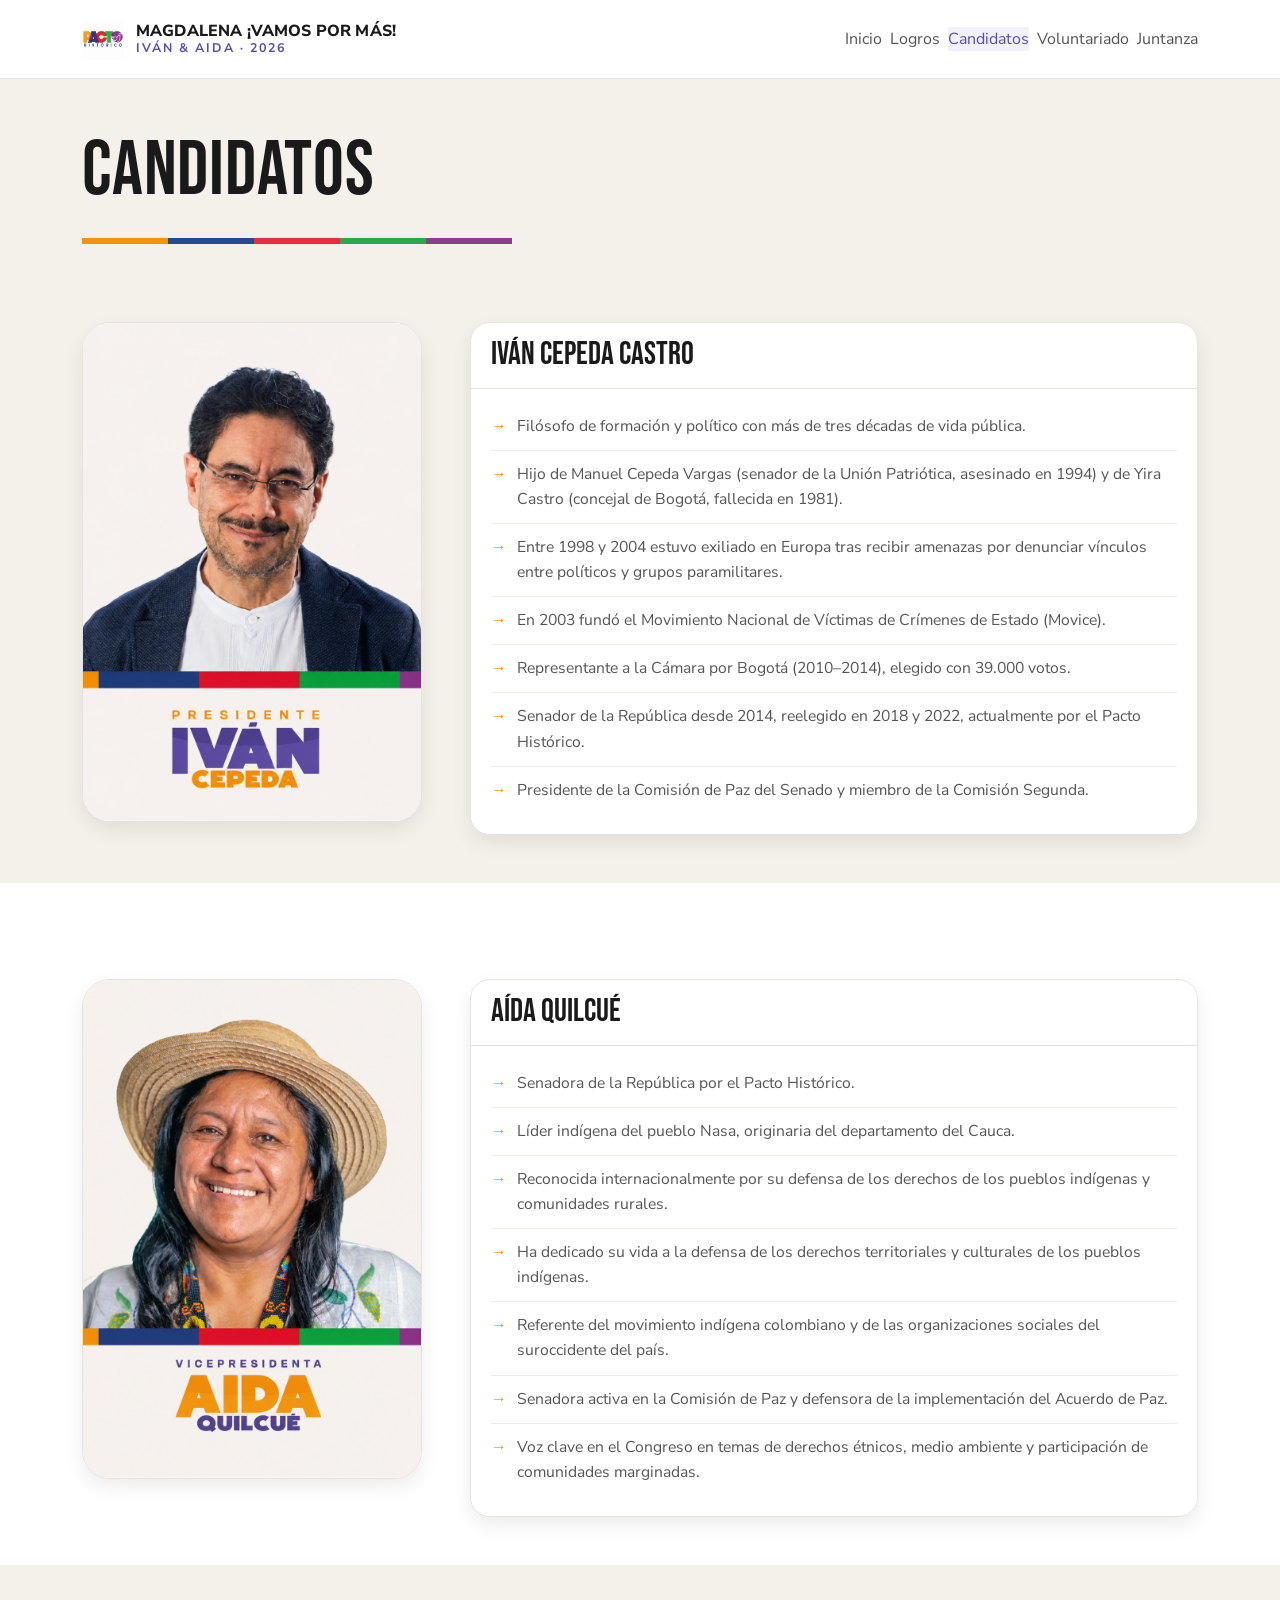
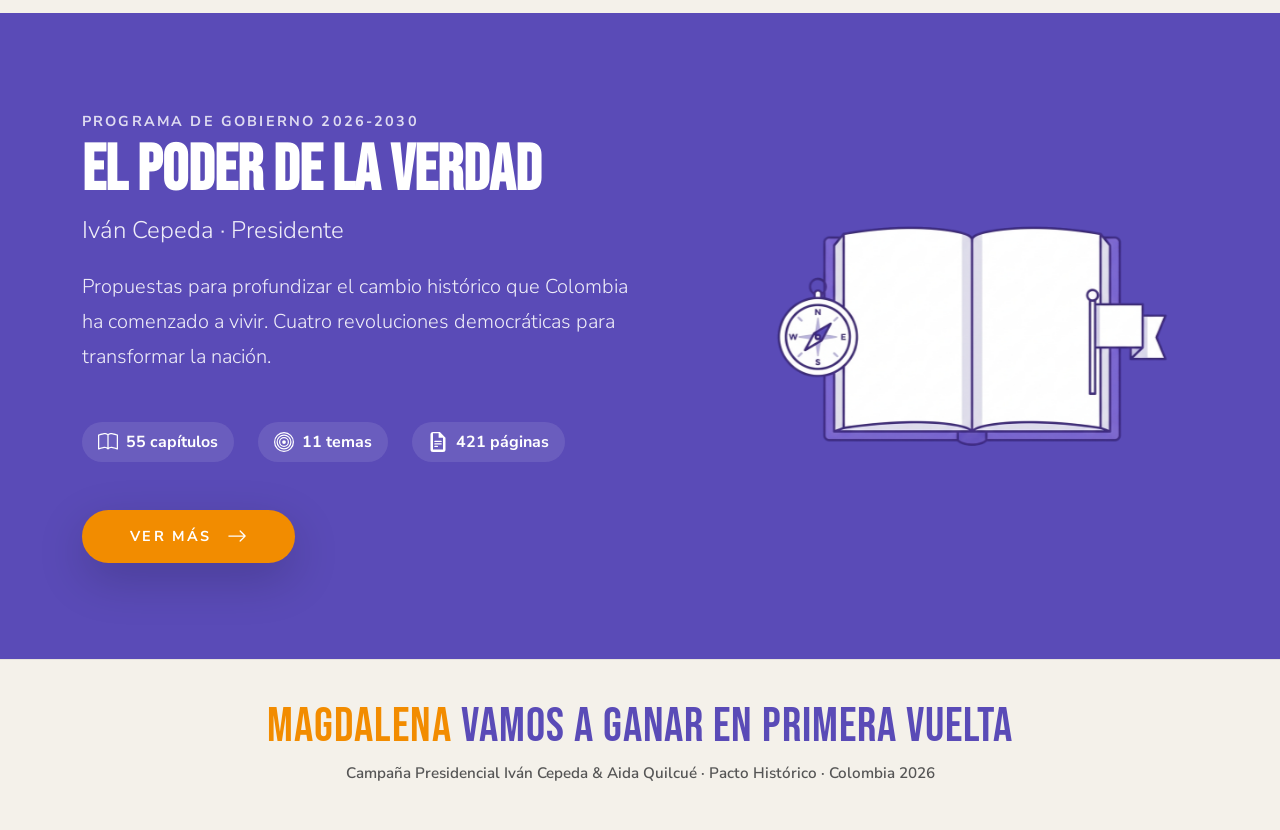
==== pages/candidatos.html @ 60300279 "v1.2 feature: Se agregaron meta tags para que al compartir el url por alguna red social como faceboo" ====
<!DOCTYPE html>
<html lang="es">

<head>
    <meta charset="UTF-8" />
    <meta name="viewport" content="width=device-width, initial-scale=1.0" />
    <title>Candidatos | Magdalena por el Cambio</title>
    <meta name="description" content="Conoce a nuestros candidatos." />
    <link rel="icon" type="image/png" href="../assets/images/favicon.png">

    <link rel="preconnect" href="https://fonts.googleapis.com">
    <link rel="preconnect" href="https://fonts.gstatic.com" crossorigin>
    <link
        href="https://fonts.googleapis.com/css2?family=Bebas+Neue&family=Nunito+Sans:wght@400;500;600;700;800&display=swap"
        rel="stylesheet">

    <!-- Bootstrap 5.3 CSS -->
    <link href="https://cdn.jsdelivr.net/npm/bootstrap@5.3.3/dist/css/bootstrap.min.css" rel="stylesheet"
        integrity="sha384-QWTKZyjpPEjISv5WaRU9OFeRpok6YctnYmDr5pNlyT2bRjXh0JMhjY6hW+ALEwIH" crossorigin="anonymous">

    <link rel="stylesheet" href="../assets/css/variables.css">
    <link rel="stylesheet" href="../assets/css/reset.css">
    <link rel="stylesheet" href="../assets/css/base.css">
    <link rel="stylesheet" href="../assets/css/layout.css">
    <link rel="stylesheet" href="../assets/css/components.css">
    <link rel="stylesheet" href="../assets/css/utilities.css">
    <link rel="stylesheet" href="../assets/css/pages/logros.css">
    <link rel="canonical" href="https://www.magdalenaconcepeda.com/pages/candidatos.html" />

    <!-- Open Graph / Facebook -->
    <meta property="og:type" content="website" />
    <meta property="og:url" content="https://www.magdalenaconcepeda.com/pages/candidatos.html" />
    <meta property="og:title" content="Candidatos | Magdalena por el Cambio" />
    <meta property="og:description" content="Conoce a Iván Cepeda y Aida Quilcué, los líderes del cambio en el Magdalena." />
    <meta property="og:image" content="https://www.magdalenaconcepeda.com/assets/images/start_photo.png" />
</head>

<body>
    <div class="top-stripe"></div>

    <header class="site-header">
        <div class="container header-inner">
            <a class="brand" href="../index.html">
                <div class="brand-badge">
                    <img src="../assets/images/logo_pacto.png" alt="Pacto Histórico" class="brand-logo">
                </div>
                <div class="brand-copy">
                    <span class="brand-title">MAGDALENA ¡VAMOS POR MÁS!</span>
                    <span class="brand-subtitle">Iván & Aida · 2026</span>
                </div>
            </a>

            <nav class="main-nav" id="mainNav">
                <a class="nav-link" href="../index.html">Inicio</a>
                <a class="nav-link" href="./logros.html">Logros</a>
                <a class="nav-link is-active" href="./candidatos.html">Candidatos</a>
                <a class="nav-link" href="./voluntariado.html">Voluntariado</a>
                <a class="nav-link" href="./juntanza.html">Juntanza</a>
            </nav>

            <button class="menu-toggle" id="menuToggle" type="button" aria-label="Abrir menú">
                <span></span>
                <span></span>
                <span></span>
            </button>
        </div>
    </header>

    <main class="candidatos-page logros-page">
        <div class="container pt-5 header-inner animate-on-scroll fade-in">
            <h1 class="section-title">Candidatos</h1>
        </div>
        <div class="container animate-on-scroll fade-in delay-100">
            <div class="brand-stripe">
                <span class="stripe-orange"></span>
                <span class="stripe-blue"></span>
                <span class="stripe-red"></span>
                <span class="stripe-green"></span>
                <span class="stripe-purple"></span>
            </div>
        </div>
        <section class="py-5 candidatos-background-ivan" style="min-height: 40vh;">
            <div class="container">

                <div class="row gx-5">
                    <!-- Columna Izquierda: Foto -->
                    <div class="col-md-4 mb-4 mb-md-0 animate-on-scroll slide-right">
                        <div class="card-base text-center p-0 overflow-hidden" style="height: 500px; background: #fff;">
                            <img src="../assets/images/foto perfil Iván_-02.png" alt="Iván Cepeda Castro"
                                class="w-100 h-100" style="object-fit: cover; object-position: top;">
                        </div>
                    </div>

                    <div class="col-md-8 animate-on-scroll slide-left">
                        <div class="logros-accordion">
                            <div class="logro-group open">
                                <div class="logro-group-header" style="cursor: default;">
                                    <div class="logro-group-title" style="text-transform: none;">Iván Cepeda Castro
                                    </div>
                                </div>
                                <div class="logro-group-body">
                                    <ul class="logro-list">
                                        <li>Filósofo de formación y político con más de tres décadas de vida pública.
                                        </li>
                                        <li>Hijo de Manuel Cepeda Vargas (senador de la Unión Patriótica, asesinado en
                                            1994) y de Yira Castro (concejal de Bogotá, fallecida en 1981).</li>
                                        <li>Entre 1998 y 2004 estuvo exiliado en Europa tras recibir amenazas por
                                            denunciar vínculos entre políticos y grupos paramilitares.</li>
                                        <li>En 2003 fundó el Movimiento Nacional de Víctimas de Crímenes de Estado
                                            (Movice).</li>
                                        <li>Representante a la Cámara por Bogotá (2010–2014), elegido con 39.000 votos.
                                        </li>
                                        <li>Senador de la República desde 2014, reelegido en 2018 y 2022, actualmente
                                            por el Pacto Histórico.</li>
                                        <li>Presidente de la Comisión de Paz del Senado y miembro de la Comisión
                                            Segunda.</li>
                                    </ul>
                                </div>
                            </div>
                        </div>
                    </div>
                </div>
            </div>
        </section>
        <section class="py-5 candidatos-background-aida" style="min-height: 40vh;">
            <div class="container">
                <div class="row gx-5 mt-5">
                    <!-- Columna Izquierda: Foto -->
                    <div class="col-md-4 mb-4 mb-md-0 animate-on-scroll slide-right">
                        <div class="card-base text-center p-0 overflow-hidden" style="height: 500px; background: #fff;">
                            <img src="../assets/images/Aida Avatar-02.png" alt="Aída Quilcué" class="w-100 h-100"
                                style="object-fit: cover; object-position: top;">
                        </div>
                    </div>

                    <!-- Columna Derecha: Información -->
                    <div class="col-md-8 animate-on-scroll slide-left">
                        <div class="logros-accordion">
                            <div class="logro-group open">
                                <div class="logro-group-header" style="cursor: default;">
                                    <div class="logro-group-title" style="text-transform: none;">Aída Quilcué</div>
                                </div>
                                <div class="logro-group-body">
                                    <ul class="logro-list">
                                        <li>Senadora de la República por el Pacto Histórico.</li>
                                        <li>Líder indígena del pueblo Nasa, originaria del departamento del Cauca.</li>
                                        <li>Reconocida internacionalmente por su defensa de los derechos de los pueblos
                                            indígenas y comunidades rurales.</li>
                                        <li>Ha dedicado su vida a la defensa de los derechos territoriales y culturales
                                            de los pueblos indígenas.</li>
                                        <li>Referente del movimiento indígena colombiano y de las organizaciones
                                            sociales del suroccidente del país.</li>
                                        <li>Senadora activa en la Comisión de Paz y defensora de la implementación del
                                            Acuerdo de Paz.</li>
                                        <li>Voz clave en el Congreso en temas de derechos étnicos, medio ambiente y
                                            participación de comunidades marginadas.</li>
                                    </ul>
                                </div>
                            </div>
                        </div>
                    </div>
                </div>
            </div>
        </section>

        <!-- Sección Programa de Gobierno -->
        <section class="py-5 mt-5" style="background: var(--color-secondary); color: #fff;">
            <div class="container">
                <div class="row align-items-center">
                    <div class="col-lg-7 py-4 py-md-5 animate-on-scroll slide-right">
                        <p class="text-uppercase fw-bold mb-2"
                            style="letter-spacing: 0.15em; font-size: 0.9rem; color: rgba(255,255,255,0.8);">Programa de
                            Gobierno 2026-2030</p>
                        <h2 class="display-3 fw-bold mb-3" style="font-family: var(--font-display); line-height: 0.9;">
                            EL PODER DE LA VERDAD</h2>
                        <h3 class="h4 mb-4 fw-light" style="color: rgba(255,255,255,0.9);">Iván Cepeda · Presidente</h3>
                        <p class="mb-5 lead" style="opacity: 0.9; max-width: 550px;">
                            Propuestas para profundizar el cambio histórico que Colombia ha comenzado a vivir. Cuatro
                            revoluciones democráticas para transformar la nación.
                        </p>

                        <div class="d-flex gap-4 mb-5 flex-wrap animate-on-scroll fade-in delay-200">
                            <div class="d-flex align-items-center gap-2 bg-white bg-opacity-10 px-3 py-2 rounded-pill">
                                <svg xmlns="http://www.w3.org/2000/svg" width="20" height="20" fill="currentColor"
                                    class="bi bi-book" viewBox="0 0 16 16">
                                    <path
                                        d="M1 2.828c.885-.37 2.154-.769 3.388-.893 1.33-.134 2.458.063 3.112.752v9.746c-.935-.53-2.12-.603-3.213-.493-1.18.12-2.37.461-3.287.811V2.828zm7.5-.141c.654-.689 1.782-.886 3.112-.752 1.234.124 2.503.523 3.388.893v9.923c-.918-.35-2.107-.692-3.287-.81-1.094-.111-2.278-.039-3.213.492V2.687zM8 1.783C7.015.936 5.587.81 4.287.94c-1.514.153-3.042.672-3.994 1.105A.5.5 0 0 0 0 2.5v11a.5.5 0 0 0 .707.455c.882-.4 2.303-.881 3.68-1.02 1.409-.142 2.59.087 3.223.877a.5.5 0 0 0 .78 0c.633-.79 1.814-1.019 3.222-.877 1.378.139 2.8.62 3.681 1.02A.5.5 0 0 0 16 13.5v-11a.5.5 0 0 0-.293-.455c-.952-.433-2.48-.952-3.994-1.105C10.413.809 8.985.936 8 1.783z" />
                                </svg>
                                <span class="fw-bold">55 capítulos</span>
                            </div>
                            <div class="d-flex align-items-center gap-2 bg-white bg-opacity-10 px-3 py-2 rounded-pill">
                                <svg xmlns="http://www.w3.org/2000/svg" width="20" height="20" fill="currentColor"
                                    class="bi bi-bullseye" viewBox="0 0 16 16">
                                    <path d="M8 15A7 7 0 1 1 8 1a7 7 0 0 1 0 14zm0 1A8 8 0 1 0 8 0a8 8 0 0 0 0 16z" />
                                    <path d="M8 13A5 5 0 1 1 8 3a5 5 0 0 1 0 10zm0 1A6 6 0 1 0 8 2a6 6 0 0 0 0 12z" />
                                    <path d="M8 11a3 3 0 1 1 0-6 3 3 0 0 1 0 6zm0 1a4 4 0 1 0 0-8 4 4 0 0 0 0 8z" />
                                    <path d="M9.5 8a1.5 1.5 0 1 1-3 0 1.5 1.5 0 0 1 3 0z" />
                                </svg>
                                <span class="fw-bold">11 temas</span>
                            </div>
                            <div class="d-flex align-items-center gap-2 bg-white bg-opacity-10 px-3 py-2 rounded-pill">
                                <svg xmlns="http://www.w3.org/2000/svg" width="20" height="20" fill="currentColor"
                                    class="bi bi-file-earmark-text" viewBox="0 0 16 16">
                                    <path
                                        d="M5.5 7a.5.5 0 0 0 0 1h5a.5.5 0 0 0 0-1h-5zM5 9.5a.5.5 0 0 1 .5-.5h5a.5.5 0 0 1 0 1h-5a.5.5 0 0 1-.5-.5zm0 2a.5.5 0 0 1 .5-.5h2a.5.5 0 0 1 0 1h-2a.5.5 0 0 1-.5-.5z" />
                                    <path
                                        d="M9.5 0L14 4.5V14a2 2 0 0 1-2 2H4a2 2 0 0 1-2-2V2a2 2 0 0 1 2-2h5.5zM14 4.5H9.5V0L14 4.5zM4 1v13h8V4.5h-3.5V1H4z" />
                                </svg>
                                <span class="fw-bold">421 páginas</span>
                            </div>
                        </div>

                        <a href="https://www.cepedapresidente.co/programa-de-gobierno" target="_blank"
                            rel="noopener noreferrer"
                            class="btn btn-primary btn-lg d-inline-flex align-items-center gap-3 px-5 py-3 fw-bold shadow-lg"
                            style="background-color: var(--color-primary); border: none; border-radius: 99px; transition: transform 0.2s;">
                            VER MÁS
                            <svg xmlns="http://www.w3.org/2000/svg" width="20" height="20" fill="currentColor"
                                class="bi bi-arrow-right" viewBox="0 0 16 16">
                                <path fill-rule="evenodd"
                                    d="M1 8a.5.5 0 0 1 .5-.5h11.793l-3.147-3.146a.5.5 0 0 1 .708-.708l4 4a.5.5 0 0 1 0 .708l-4 4a.5.5 0 0 1-.708-.708L13.293 8.5H1.5A.5.5 0 0 1 1 8z" />
                            </svg>
                        </a>
                    </div>
                    <div class="col-lg-5 text-center d-none d-lg-block animate-on-scroll slide-left">
                        <img src="../assets/images/book_program.png" alt="Programa de Gobierno" class="img-fluid"
                            style="max-height: 450px;">
                    </div>
                </div>
            </div>
            </div>
        </section>
    </main>

    <footer class="site-footer">
        <div class="container footer-inner footer-inner-centered">
            <div class="footer-logo">
                <span>Magdalena</span> VAMOS A GANAR EN PRIMERA VUELTA
            </div>
            <div class="footer-text">
                Campaña Presidencial Iván Cepeda & Aida Quilcué · Pacto Histórico · Colombia 2026
            </div>
        </div>
    </footer>

    <div class="toast" id="toast">
        <span id="toastMessage"></span>
    </div>

    <!-- Bootstrap 5.3 JS Bundle -->
    <script src="https://cdn.jsdelivr.net/npm/bootstrap@5.3.3/dist/js/bootstrap.bundle.min.js"
        integrity="sha384-YvpcrYf0tY3lHB60NNkmXc5s9fDVZLESaAA55NDzOxhy9GkcIdslK1eN7N6jIeHz"
        crossorigin="anonymous"></script>

    <script type="module" src="../assets/js/app.js"></script>
</body>

</html>
---- assets/css/variables.css ----
:root {
  /* COLORES BASE */
  --color-primary: #f28c00;
  /* naranja */
  --color-secondary: #5a4bb7;
  /* morado */
  --color-accent: #e63946;
  /* rojo apoyo */

  /* FONDOS */
  --color-bg: #f4f1ea;
  --color-bg-soft: #ffffff;
  --color-surface: #ffffff;

  /* TEXTOS */
  --color-text: #1a1a1a;
  --color-text-muted: #555;
  --color-text-soft: #888;

  /* BORDES */
  --color-border: #e6e2dc;
  --color-border-soft: #efebe5;

  /* TIPOGRAFÍA */
  --font-display: "Bebas Neue", sans-serif;
  --font-heading: "Barlow Condensed", sans-serif;
  --font-body: "Nunito Sans", sans-serif;

  /* LAYOUT */
  --container-width: 1180px;

  /* UI */
  --radius-sm: 8px;
  --radius-md: 16px;
  --radius-lg: 24px;

  --shadow-soft: 0 8px 20px rgba(0, 0, 0, 0.08);
  --shadow-primary: 0 10px 30px rgba(242, 140, 0, 0.2);

  --header-height: 78px;

  --transition-fast: 0.2s ease;
  --transition-normal: 0.3s ease;
}
---- assets/css/base.css ----
body {
  min-height: 100vh;
  font-family: var(--font-body);
  background: var(--color-bg);
  color: var(--color-text);
  overflow-x: hidden;
}

main {
  display: block;
}

section {
  position: relative;
}

::selection {
  background: var(--color-secondary);
  color: #000000;
}

.text-primary {
  color: var(--color-primary) !important;
}

.text-secondary {
  color: var(--color-secondary) !important;
}

.text-tertiary {
  color: var(--color-tertiary) !important;
}

.eyebrow,
.section-eyebrow {
  display: inline-flex;
  align-items: center;
  gap: 8px;
  font-family: var(--font-body);
  font-size: 0.78rem;
  font-weight: 800;
  letter-spacing: 0.28em;
  text-transform: uppercase;
  color: var(--color-secondary);
}

.eyebrow::before,
.section-eyebrow::before {
  content: "";
  width: 8px;
  height: 8px;
  border-radius: 999px;
  background: var(--color-secondary);
  display: inline-block;
}

.section {
  padding: 88px 0;
}

.section-heading {
  margin-bottom: 36px;
}

.section-title {
  font-family: var(--font-display);
  font-size: clamp(2.6rem, 6vw, 5.2rem);
  letter-spacing: 0.01em;
  line-height: 0.9;
  margin-top: 10px;
  margin-bottom: 14px;
  color: var(--color-text);
  text-transform: uppercase;
}

.section-title .acc {
  color: var(--color-secondary);
}

.section-subtitle {
  font-family: var(--font-display);
  font-size: clamp(1.8rem, 3.5vw, 2.7rem);
  letter-spacing: 0.01em;
  line-height: 1;
  margin-top: 8px;
  margin-bottom: 14px;
  color: var(--color-text);
  text-transform: uppercase;
}

.section-subtitle .acc {
  color: var(--color-secondary);
}

.section-description,
.section-desc {
  max-width: 760px;
  color: var(--color-text-muted);
  line-height: 1.75;
  font-size: 1rem;
}

p {
  line-height: 1.75;
}

.acc-pruple {
  color: var(--color-secondary);
}
---- assets/css/layout.css ----
.container {
  width: min(100% - 32px, var(--container-width));
  margin: 0 auto;
}

.top-stripe {
  position: fixed;
  inset: 0 0 auto 0;
  height: 4px;
  background: linear-gradient(90deg, var(--color-secondary), var(--color-primary), var(--color-tertiary));
  z-index: 1100;
}

.site-header {
  position: sticky;
  top: 0;
  z-index: 1000;
  min-height: var(--header-height);
  background: #ffffff;
  border-bottom: 1px solid var(--color-border);
  width: 100%;
}

.header-inner {
  min-height: var(--header-height);
  display: flex;
  align-items: center;
  justify-content: space-between;
  gap: 20px;
}

.brand {
  display: inline-flex;
  align-items: center;
  gap: 12px;
  flex-shrink: 0;
}

.brand-badge {
  width: 42px;
  height: 42px;
  display: grid;
  place-items: center;
  background: transparent;
  color: #ffffff;
  font-family: var(--font-body);
  font-size: 1rem;
  font-weight: 800;
  letter-spacing: 0.08em;
  overflow: hidden;
}

.brand-logo {
  width: 100%;
  height: 100%;
  object-fit: contain;
}

.brand-copy {
  display: flex;
  flex-direction: column;
  line-height: 1.1;
}

.brand-stripe {
  width: min(100%, 430px);
  height: 6px;
  display: grid;
  grid-template-columns: repeat(5, 1fr);
  margin: 18px 0 30px;
}

.stripe-orange {
  background: #f3930d;
}

.stripe-blue {
  background: #244a8f;
}

.stripe-red {
  background: #e72d3f;
}

.stripe-green {
  background: #2da84a;
}

.stripe-purple {
  background: #874088;
}

.brand-title {
  font-family: var(--font-body);
  font-size: 1rem;
  font-weight: 800;
  letter-spacing: 0.01em;
}

.brand-subtitle {
  font-size: 0.78rem;
  color: var(--color-secondary);
  text-transform: uppercase;
  letter-spacing: 0.16em;
  font-weight: 700;
  white-space: nowrap;
}

.main-nav {
  display: flex;
  align-items: center;
  gap: 8px;
}

.nav-link {
  color: var(--color-text-muted);
}

.nav-link:hover,
.nav-link.is-active {
  color: var(--color-secondary);
  background: rgba(90, 75, 183, 0.08);
}

.menu-toggle {
  display: none;
  flex-direction: column;
  gap: 5px;
  padding: 6px;
}

.menu-toggle span {
  width: 24px;
  height: 2px;
  border-radius: 99px;
  background: var(--color-text);
}

.site-footer {
  padding: 44px 0;
  border-top: 1px solid var(--color-border);
  background: var(--color-bg);
}

.footer-inner {
  display: flex;
  justify-content: center;
  gap: 20px;
}

.footer-inner-centered {
  display: block;
  text-align: center;
}

.footer-logo {
  font-family: var(--font-display);
  font-size: clamp(2rem, 4vw, 3rem);
  line-height: 0.95;
  letter-spacing: 0.02em;
  text-transform: uppercase;
  color: var(--color-secondary);
}

.footer-logo span {
  color: var(--color-primary);
}

.footer-text {
  margin-top: 12px;
  color: var(--color-text-muted);
  line-height: 1.6;
  font-size: 0.95rem;
  font-weight: 600;
}

.grid {
  display: grid;
  gap: 18px;
}

.grid-3 {
  grid-template-columns: repeat(3, 1fr);
}

@media (max-width: 900px) {
  .grid-3 {
    grid-template-columns: 1fr;
  }
}

@media (max-width: 768px) {
  .menu-toggle {
    display: flex;
  }

  .main-nav {
    display: none;
    position: absolute;
    top: calc(var(--header-height) - 1px);
    left: 0;
    right: 0;
    padding: 12px 16px 16px;
    border-bottom: 1px solid var(--color-border-soft);
    background: #ffffff;
    box-shadow: 0 4px 12px rgba(0, 0, 0, 0.05);
    flex-direction: column;
    align-items: stretch;
  }

  .main-nav.is-open {
    display: flex;
  }

  .nav-link {
    width: 100%;
  }

  .footer-inner {
    flex-direction: column;
  }
}

@media (max-width: 480px) {
  .brand-title {
    font-size: 0.88rem;
  }
  
  .brand-subtitle {
    font-size: 0.7rem;
    letter-spacing: 0.1em;
  }

  .brand {
    gap: 8px;
  }

  .header-inner {
    gap: 10px;
  }
  
  .container {
    width: min(100% - 24px, var(--container-width));
  }
}

/* Fondos alternados para la pagina de Candidatos */
.candidatos-background-ivan {
  background-color: var(--color-bg);
}

.candidatos-background-aida {
  background-color: var(--color-surface);
}
---- assets/css/components.css ----
.btn {
  display: inline-flex;
  align-items: center;
  justify-content: center;
  gap: 10px;
  min-height: 48px;
  padding: 12px 24px;
  border-radius: var(--radius-sm);
  font-family: var(--font-body);
  font-size: 0.9rem;
  font-weight: 800;
  text-transform: uppercase;
  letter-spacing: 0.16em;
  transition: var(--transition-fast);
}

.btn-primary {
  background: var(--color-secondary);
  color: #ffffff;
  box-shadow: var(--shadow-secondary);
}

.btn-primary:hover {
  background: #db830c;
  transform: translateY(-1px);
}

.btn-outline {
  border: 1px solid var(--color-border-soft);
  color: var(--color-text);
  background: transparent;
}

.btn-outline:hover {
  background: rgba(255, 255, 255, 0.04);
  border-color: var(--color-primary);
}

.card-base {
  background: var(--color-surface);
  border: 1px solid var(--color-border);
  border-radius: 28px;
  padding: 34px;
  box-shadow: var(--shadow-soft);
  transition: var(--transition-normal);
}

.card {
  background: var(--color-surface);
  border: 1px solid var(--color-border-soft);
  border-radius: var(--radius-md);
  padding: 24px;
  box-shadow: var(--shadow-soft);
}

.card-badge {
  display: inline-flex;
  margin-bottom: 14px;
  padding: 6px 10px;
  border-radius: 999px;
  background: rgba(84, 69, 149, 0.18);
  border: 1px solid rgba(84, 69, 149, 0.3);
  color: var(--color-secondary);
  font-family: var(--font-body);
  font-size: 0.72rem;
  font-weight: 800;
  letter-spacing: 0.18em;
  text-transform: uppercase;
}

.card-title {
  font-family: var(--font-display);
  font-size: 2rem;
  font-weight: 400;
  line-height: 0.95;
  margin-bottom: 12px;
  text-transform: uppercase;
}

.card-text {
  color: var(--color-text-muted);
  line-height: 1.75;
}

.feature-list {
  display: grid;
  gap: 12px;
  margin-top: 18px;
}

.feature-list li {
  position: relative;
  padding-left: 18px;
  color: var(--color-text-muted);
  line-height: 1.65;
}

.feature-list li::before {
  content: "";
  position: absolute;
  top: 10px;
  left: 0;
  width: 7px;
  height: 7px;
  border-radius: 50%;
  background: var(--color-secondary);
}

.tag,
.chip {
  display: inline-flex;
  align-items: center;
  padding: 4px 10px;
  border-radius: 999px;
  border: 1px solid var(--color-border-soft);
  background: rgba(255, 255, 255, 0.03);
  color: var(--color-text-soft);
  font-size: 0.72rem;
  font-weight: 700;
  letter-spacing: 0.06em;
}

.toast {
  position: fixed;
  right: 20px;
  bottom: 20px;
  z-index: 1200;
  min-width: 220px;
  max-width: 360px;
  padding: 14px 16px;
  border-radius: var(--radius-md);
  background: #111111;
  border: 1px solid var(--color-border);
  color: var(--color-text);
  box-shadow: var(--shadow-soft);
  opacity: 0;
  transform: translateY(16px);
  pointer-events: none;
  transition: var(--transition-normal);
}

.toast.is-visible {
  opacity: 1;
  transform: translateY(0);
}
---- assets/css/utilities.css ----
.mt-0 {
    margin-top: 0;
}

.mb-0 {
    margin-bottom: 0;
}

.text-center {
    text-align: center;
}

.w-full {
    width: 100%;
}

.hidden {
    display: none !important;
}

/* Scroll Animations */
.animate-on-scroll {
    opacity: 0;
    transform: translateY(30px);
    transition: opacity 0.8s ease-out, transform 0.8s ease-out;
    will-change: opacity, transform;
}

.animate-on-scroll.fade-in {
    transform: translateY(0);
}

.animate-on-scroll.slide-up {
    transform: translateY(40px);
}

.animate-on-scroll.slide-right {
    transform: translateX(-40px);
}

.animate-on-scroll.slide-left {
    transform: translateX(40px);
}

.animate-on-scroll.is-visible {
    opacity: 1;
    transform: translate(0, 0);
}

.delay-100 { transition-delay: 100ms; }
.delay-200 { transition-delay: 200ms; }
.delay-300 { transition-delay: 300ms; }
.delay-400 { transition-delay: 400ms; }
---- assets/css/pages/logros.css ----
.logros-page {
  background: var(--color-bg);
}

/* HERO */

.logros-page .logros-hero {
  background:
    radial-gradient(circle at 88% 18%, rgba(84, 69, 149, 0.08), transparent 28%),
    var(--color-bg);
  border-bottom: 1px solid var(--color-border);
  padding: 78px 0 54px;
}

.logros-page .logros-hero-inner {
  display: grid;
  grid-template-columns: 0.9fr 1.1fr;
  gap: 52px;
  align-items: center;
}

.logros-page .section-title .acc,
.logros-page .logo-title .acc {
  color: var(--color-primary);
}

.logros-page .section-desc {
  font-size: 1.1rem;
  color: var(--color-text-muted);
  line-height: 1.7;
  max-width: 640px;
}

/* STATS NACIONALES */

.logros-page .nat-stats-grid {
  display: grid;
  grid-template-columns: repeat(3, 1fr);
  gap: 14px;
}

.logros-page .nat-stat {
  background: #ffffff;
  border: 1px solid var(--color-border);
  border-radius: 18px;
  padding: 18px 16px;
  box-shadow: var(--shadow-soft);
  border-top: 5px solid var(--color-primary);
  transition: transform var(--transition-fast), box-shadow var(--transition-fast);
}

.logros-page .nat-stat:hover {
  transform: translateY(-2px);
  box-shadow: 0 12px 26px rgba(0, 0, 0, 0.1);
}

.logros-page .nat-stat-val {
  font-family: var(--font-display);
  font-size: 2.5rem;
  color: var(--color-secondary);
  line-height: 0.9;
}

.logros-page .nat-stat-label {
  font-size: 0.86rem;
  color: var(--color-text-muted);
  line-height: 1.45;
  margin-top: 8px;
}

.logros-page .chips-row {
  display: flex;
  flex-wrap: wrap;
  gap: 8px;
  margin-top: 18px;
}

.logros-page .chip {
  background: #ffffff;
  border: 1px solid var(--color-border);
  color: var(--color-text-muted);
  box-shadow: var(--shadow-soft);
}

/* SECCIÓN MAGDALENA */

.logros-page .mag-section {
  padding: 64px 0 34px;
  background: #ffffff;
}

.logros-page .mag-section-head {
  display: flex;
  align-items: center;
  gap: 12px;
  margin-bottom: 34px;
}

.logros-page .mag-dot {
  width: 12px;
  height: 12px;
  border-radius: 999px;
  background: var(--color-primary);
  box-shadow: 0 0 0 6px rgba(243, 147, 13, 0.16);
  flex-shrink: 0;
}

.logros-page .mag-label {
  font-size: 0.8rem;
  font-weight: 900;
  color: var(--color-secondary);
  letter-spacing: 0.18em;
  text-transform: uppercase;
}

.logros-page .mag-line {
  flex: 1;
  height: 5px;
  background: linear-gradient(90deg,
      #f3930d 0 20%,
      #244a8f 20% 40%,
      #e72d3f 40% 60%,
      #2da84a 60% 80%,
      #874088 80% 100%);
  border-radius: 999px;
}

.logros-page .mag-layout {
  display: grid;
  grid-template-columns: 240px 1fr;
  gap: 38px;
  align-items: start;
}

/* MAPA */

.logros-page .dep-map-wrap {
  position: sticky;
  top: 100px;
  padding: 5px;
  border-radius: 22px;
  background: var(--color-bg);
  border: 1px solid var(--color-border);
  box-shadow: var(--shadow-soft);
}

.logros-page .dep-map {
  width: 100%;
}

.logros-page .dep-map path {
  fill: rgba(84, 69, 149, 0.12);
  stroke: var(--color-secondary);
}

.logros-page .dep-map circle {
  fill: var(--color-primary);
}

.logros-page .dep-map text {
  fill: var(--color-secondary);
}

.logros-page .dep-map-label {
  font-size: 0.75rem;
  color: var(--color-text-muted);
  text-align: center;
  margin-top: 12px;
  letter-spacing: 0.12em;
  text-transform: uppercase;
  font-weight: 900;
}

/* ACORDEÓN */

.logros-page .logros-accordion {
  display: flex;
  flex-direction: column;
  gap: 12px;
}

.logros-page .logro-group {
  background: #ffffff;
  border: 1px solid var(--color-border);
  border-radius: 20px;
  overflow: hidden;
  box-shadow: var(--shadow-soft);
  transition: transform var(--transition-fast), box-shadow var(--transition-fast);
}

.logros-page .logro-group:hover {
  transform: translateY(-2px);
  box-shadow: 0 12px 26px rgba(0, 0, 0, 0.1);
}

.logros-page .logro-group-header {
  display: flex;
  align-items: center;
  gap: 14px;
  padding: 18px 20px;
  cursor: pointer;
  user-select: none;
  transition: background var(--transition-fast);
}

.logros-page .logro-group-header:hover {
  background: rgba(84, 69, 149, 0.04);
}

.logros-page .logro-group-icon {
  width: 42px;
  height: 42px;
  border-radius: 14px;
  background: rgba(84, 69, 149, 0.1);
  border: 1px solid rgba(84, 69, 149, 0.18);
  display: flex;
  align-items: center;
  justify-content: center;
  flex-shrink: 0;
  font-size: 1.2rem;
}

.logros-page .logro-group-title {
  font-family: var(--font-display);
  font-size: 2rem;
  color: var(--color-text);
  flex: 1;
  line-height: 0.9;
  text-transform: uppercase;
}

.logros-page .logro-group-count {
  font-size: 0.75rem;
  color: var(--color-primary);
  background: rgba(243, 147, 13, 0.12);
  border: 1px solid rgba(243, 147, 13, 0.22);
  padding: 5px 10px;
  border-radius: 999px;
  margin-right: 8px;
  font-weight: 900;
  letter-spacing: 0.04em;
  text-transform: uppercase;
}

.logros-page .logro-chevron {
  color: var(--color-secondary);
  font-size: 0.82rem;
  transition: transform var(--transition-normal);
}

.logros-page .logro-group.open .logro-chevron {
  transform: rotate(180deg);
}

.logros-page .logro-group-body {
  display: none;
  padding: 0 20px 20px;
  border-top: 1px solid var(--color-border);
  background: #ffffff;
}

.logros-page .logro-group.open .logro-group-body {
  display: block;
}

.logros-page .logro-list {
  margin-top: 14px;
}

.logros-page .logro-list li {
  display: flex;
  gap: 10px;
  padding: 11px 0;
  border-bottom: 1px solid var(--color-border-soft);
  font-size: 0.98rem;
  color: var(--color-text-muted);
  line-height: 1.6;
}

.logros-page .logro-list li:last-child {
  border-bottom: none;
}

.logros-page .logro-list li::before {
  content: "→";
  color: var(--color-primary);
  font-weight: 900;
  flex-shrink: 0;
}

.logros-page .logro-list li strong {
  color: var(--color-text);
}

/* CALLOUT */

.logros-page .solidaria-callout {
  background: var(--color-secondary);
  color: #ffffff;
  border-radius: 22px;
  padding: 28px;
  margin: 26px 0;
  box-shadow: var(--shadow-soft);
}

.logros-page .callout-label {
  font-size: 0.8rem;
  font-weight: 900;
  color: #ffffff;
  letter-spacing: 0.16em;
  text-transform: uppercase;
  margin-bottom: 10px;
}

.logros-page .callout-text {
  font-size: 1rem;
  color: rgba(255, 255, 255, 0.88);
  line-height: 1.65;
  margin-bottom: 16px;
}

.logros-page .callout-quote {
  padding-left: 16px;
  border-left: 4px solid var(--color-primary);
  margin-top: 14px;
}

.logros-page .callout-q-text {
  font-size: 0.98rem;
  color: rgba(255, 255, 255, 0.9);
  font-style: italic;
  line-height: 1.6;
}

.logros-page .callout-q-attr {
  font-size: 0.82rem;
  color: #ffffff;
  font-weight: 900;
  margin-top: 8px;
  letter-spacing: 0.06em;
  text-transform: uppercase;
}

/* AGENDA PENDIENTE */

.logros-page .falta-section {
  background: var(--color-bg);
  padding: 68px 0;
}

.logros-page .falta-grid {
  display: grid;
  grid-template-columns: repeat(3, 1fr);
  gap: 16px;
  margin-top: 30px;
}

.logros-page .falta-item {
  background: #ffffff;
  border: 1px solid var(--color-border);
  border-radius: 18px;
  padding: 20px;
  display: flex;
  gap: 12px;
  font-size: 0.98rem;
  color: var(--color-text-muted);
  line-height: 1.55;
  box-shadow: var(--shadow-soft);
}

.logros-page .falta-arrow {
  color: var(--color-primary);
  font-size: 1.2rem;
  flex-shrink: 0;
  font-weight: 900;
}

/* CIERRE */

.logros-page .logros-cierre {
  background: var(--color-primary);
  padding: 56px 0;
  text-align: center;
}

.logros-page .logros-cierre-inner {
  max-width: 900px;
  margin: 0 auto;
  padding: 0 24px;
}

.logros-page .logros-cierre-title {
  font-family: var(--font-display);
  font-size: clamp(2.4rem, 5vw, 4.6rem);
  color: #ffffff;
  letter-spacing: 0.01em;
  line-height: 0.9;
  margin-bottom: 16px;
  text-transform: uppercase;
}

.logros-page .logros-cierre-sub {
  font-size: 1rem;
  color: rgba(255, 255, 255, 0.9);
  line-height: 1.6;
  font-weight: 700;
}

/* RESPONSIVE */

@media (max-width: 980px) {
  .logros-page .logros-hero-inner {
    grid-template-columns: 1fr;
  }

  .logros-page .nat-stats-grid {
    grid-template-columns: repeat(2, 1fr);
  }

  .logros-page .mag-layout {
    grid-template-columns: 1fr;
  }

  .logros-page .dep-map-wrap {
    position: relative;
    top: auto;
    margin-bottom: 24px;
    max-width: 400px;
    margin-inline: auto;
  }

  .logros-page .falta-grid {
    grid-template-columns: 1fr 1fr;
  }
}

@media (max-width: 640px) {
  .logros-page .logros-hero {
    padding: 52px 0 36px;
  }

  .logros-page .nat-stats-grid,
  .logros-page .falta-grid {
    grid-template-columns: 1fr;
  }

  .logros-page .logro-group-title {
    font-size: 1.55rem;
  }

  .logros-page .logro-group-count {
    display: none;
  }

  .logros-page .solidaria-callout {
    padding: 24px;
  }
}
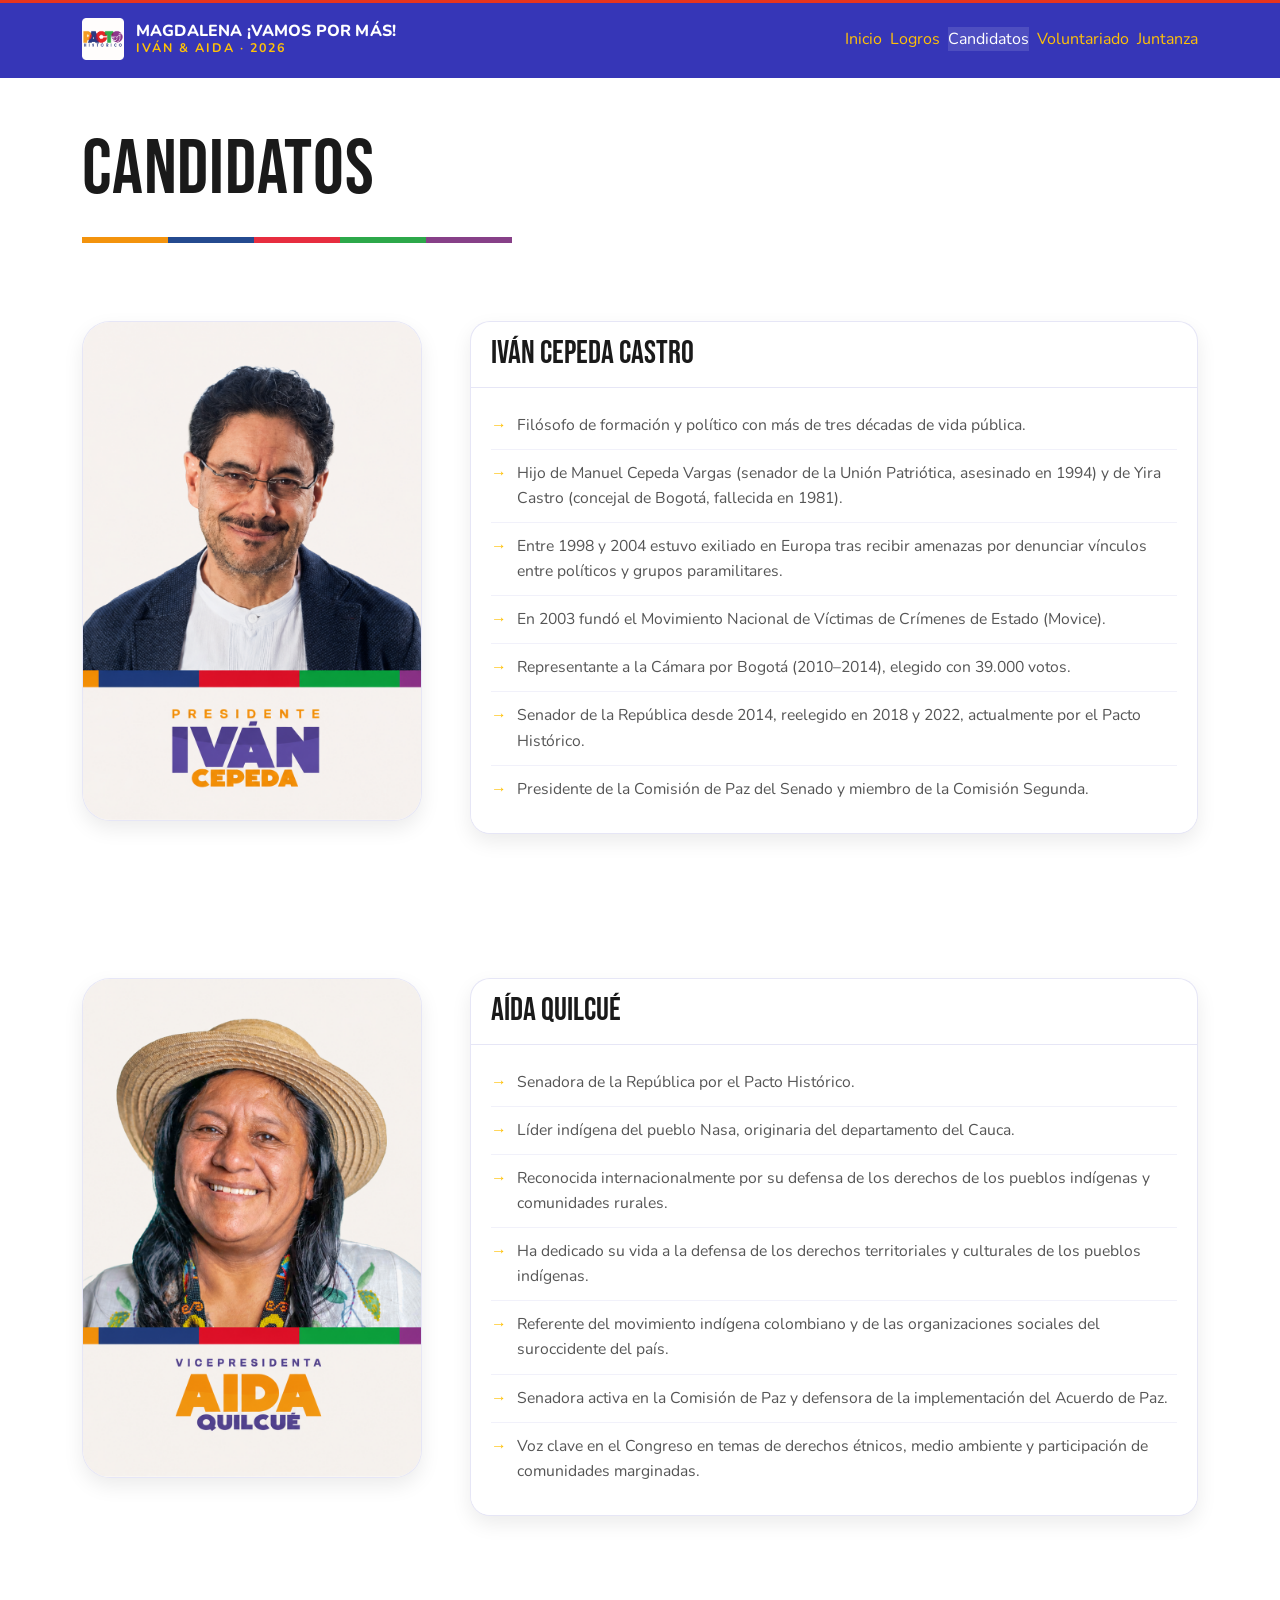
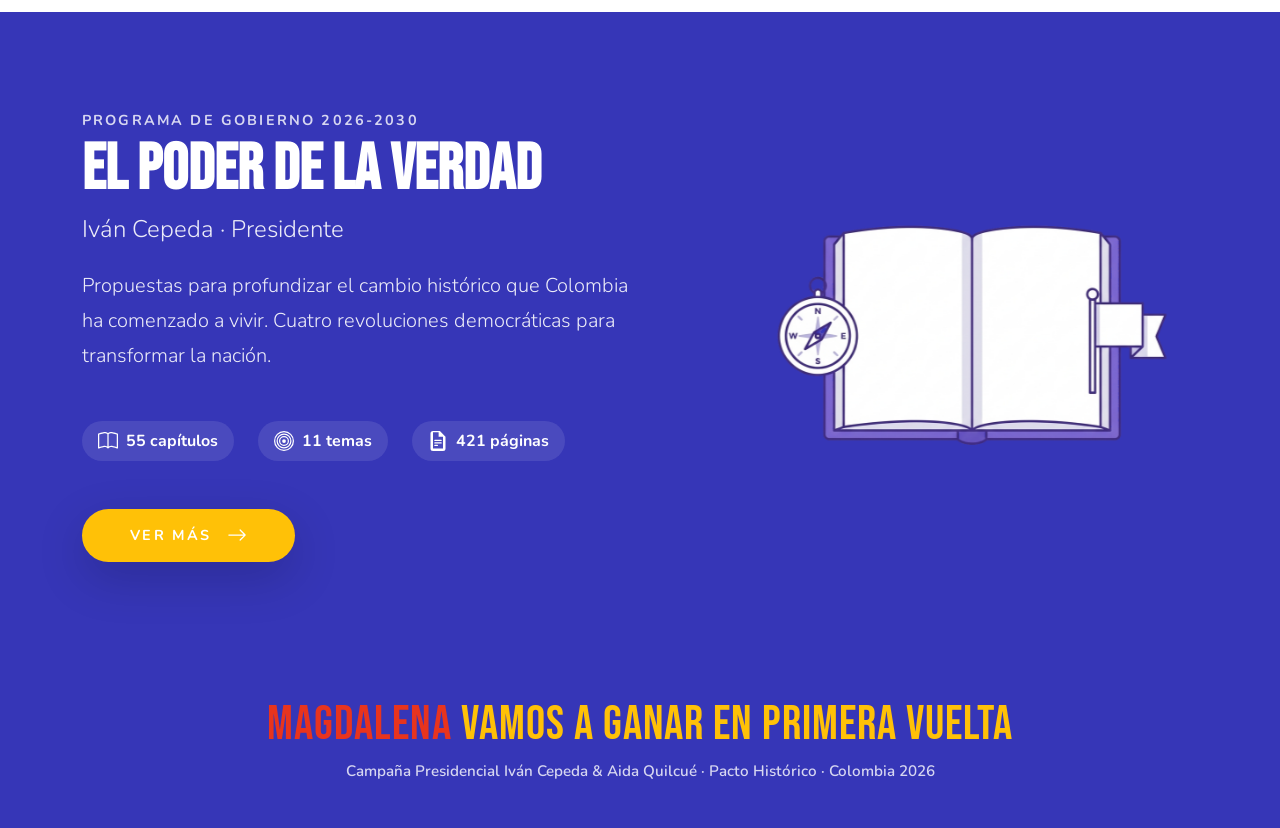
==== commit f8ef996c: "v1.1 feature: Migracion de nuevos diseños para la página" ====
--- a/pages/candidatos.html
+++ b/pages/candidatos.html
@@ -11,7 +11,7 @@
     <link rel="preconnect" href="https://fonts.googleapis.com">
     <link rel="preconnect" href="https://fonts.gstatic.com" crossorigin>
     <link
-        href="https://fonts.googleapis.com/css2?family=Bebas+Neue&family=Nunito+Sans:wght@400;500;600;700;800&display=swap"
+        href="https://fonts.googleapis.com/css2?family=Bebas+Neue&family=Nunito:wght@400;600;700&display=swap"
         rel="stylesheet">
 
     <!-- Bootstrap 5.3 CSS -->
--- a/assets/css/variables.css
+++ b/assets/css/variables.css
@@ -1,44 +1,53 @@
 :root {
-  /* COLORES BASE */
-  --color-primary: #f28c00;
-  /* naranja */
-  --color-secondary: #5a4bb7;
-  /* morado */
-  --color-accent: #e63946;
-  /* rojo apoyo */
+  /* COLORES DE MARCA */
+  --color-primary: #FFC107;
+  /* amarillo: botones CTA, textos sobre azul */
+  --color-secondary: #3636B7;
+  /* azul: fondos, navbar, footer, secciones dominantes */
+  --color-accent: #E8341E;
+  /* rojo-naranja: detalles, palabras clave, CTA navbar */
+  --color-brand-coral: #E87060;
+  /* coral: corazón decorativo, sección voluntariado */
 
   /* FONDOS */
-  --color-bg: #f4f1ea;
-  --color-bg-soft: #ffffff;
-  --color-surface: #ffffff;
+  --color-bg: #FFFFFF;
+  --color-bg-soft: #F0F4FF;
+  --color-surface: #FFFFFF;
 
   /* TEXTOS */
   --color-text: #1a1a1a;
-  --color-text-muted: #555;
-  --color-text-soft: #888;
+  --color-text-muted: #555555;
+  --color-text-soft: #888888;
 
   /* BORDES */
-  --color-border: #e6e2dc;
-  --color-border-soft: #efebe5;
+  --color-border: rgba(54, 54, 183, 0.12);
+  --color-border-soft: rgba(54, 54, 183, 0.07);
 
   /* TIPOGRAFÍA */
   --font-display: "Bebas Neue", sans-serif;
-  --font-heading: "Barlow Condensed", sans-serif;
-  --font-body: "Nunito Sans", sans-serif;
+  --font-body: "Nunito", sans-serif;
 
   /* LAYOUT */
   --container-width: 1180px;
 
+  /* TAMAÑOS TIPOGRÁFICOS */
+  --text-hero: clamp(40px, 8vw, 72px);
+  --text-h2: clamp(24px, 4vw, 36px);
+
+  /* ESPACIADO */
+  --section-padding: clamp(48px, 8vw, 96px) clamp(16px, 4vw, 64px);
+
   /* UI */
-  --radius-sm: 8px;
-  --radius-md: 16px;
-  --radius-lg: 24px;
+  --radius-sm: 6px;
+  --radius-md: 10px;
+  --radius-lg: 16px;
 
   --shadow-soft: 0 8px 20px rgba(0, 0, 0, 0.08);
-  --shadow-primary: 0 10px 30px rgba(242, 140, 0, 0.2);
+  --shadow-primary: 0 10px 30px rgba(54, 54, 183, 0.15);
+  --shadow-card: 0 2px 12px rgba(54, 54, 183, 0.10);
 
   --header-height: 78px;
 
   --transition-fast: 0.2s ease;
   --transition-normal: 0.3s ease;
-}+}
--- a/assets/css/layout.css
+++ b/assets/css/layout.css
@@ -6,8 +6,8 @@
 .top-stripe {
   position: fixed;
   inset: 0 0 auto 0;
-  height: 4px;
-  background: linear-gradient(90deg, var(--color-secondary), var(--color-primary), var(--color-tertiary));
+  height: 3px;
+  background: var(--color-accent);
   z-index: 1100;
 }
 
@@ -16,8 +16,8 @@
   top: 0;
   z-index: 1000;
   min-height: var(--header-height);
-  background: #ffffff;
-  border-bottom: 1px solid var(--color-border);
+  background: var(--color-secondary);
+  border-bottom: none;
   width: 100%;
 }
 
@@ -95,11 +95,12 @@
   font-size: 1rem;
   font-weight: 800;
   letter-spacing: 0.01em;
+  color: #ffffff;
 }
 
 .brand-subtitle {
   font-size: 0.78rem;
-  color: var(--color-secondary);
+  color: var(--color-primary);
   text-transform: uppercase;
   letter-spacing: 0.16em;
   font-weight: 700;
@@ -113,13 +114,13 @@
 }
 
 .nav-link {
-  color: var(--color-text-muted);
+  color: var(--color-primary);
 }
 
 .nav-link:hover,
 .nav-link.is-active {
-  color: var(--color-secondary);
-  background: rgba(90, 75, 183, 0.08);
+  color: #ffffff;
+  background: rgba(255, 255, 255, 0.12);
 }
 
 .menu-toggle {
@@ -133,13 +134,14 @@
   width: 24px;
   height: 2px;
   border-radius: 99px;
-  background: var(--color-text);
+  background: var(--color-primary);
 }
 
 .site-footer {
   padding: 44px 0;
-  border-top: 1px solid var(--color-border);
-  background: var(--color-bg);
+  border-top: none;
+  background: var(--color-secondary);
+  color: #ffffff;
 }
 
 .footer-inner {
@@ -159,16 +161,16 @@
   line-height: 0.95;
   letter-spacing: 0.02em;
   text-transform: uppercase;
-  color: var(--color-secondary);
+  color: var(--color-primary);
 }
 
 .footer-logo span {
-  color: var(--color-primary);
+  color: var(--color-accent);
 }
 
 .footer-text {
   margin-top: 12px;
-  color: var(--color-text-muted);
+  color: rgba(255, 255, 255, 0.8);
   line-height: 1.6;
   font-size: 0.95rem;
   font-weight: 600;
@@ -201,9 +203,9 @@
     left: 0;
     right: 0;
     padding: 12px 16px 16px;
-    border-bottom: 1px solid var(--color-border-soft);
-    background: #ffffff;
-    box-shadow: 0 4px 12px rgba(0, 0, 0, 0.05);
+    border-bottom: 1px solid rgba(255, 255, 255, 0.1);
+    background: var(--color-secondary);
+    box-shadow: 0 4px 12px rgba(54, 54, 183, 0.3);
     flex-direction: column;
     align-items: stretch;
   }
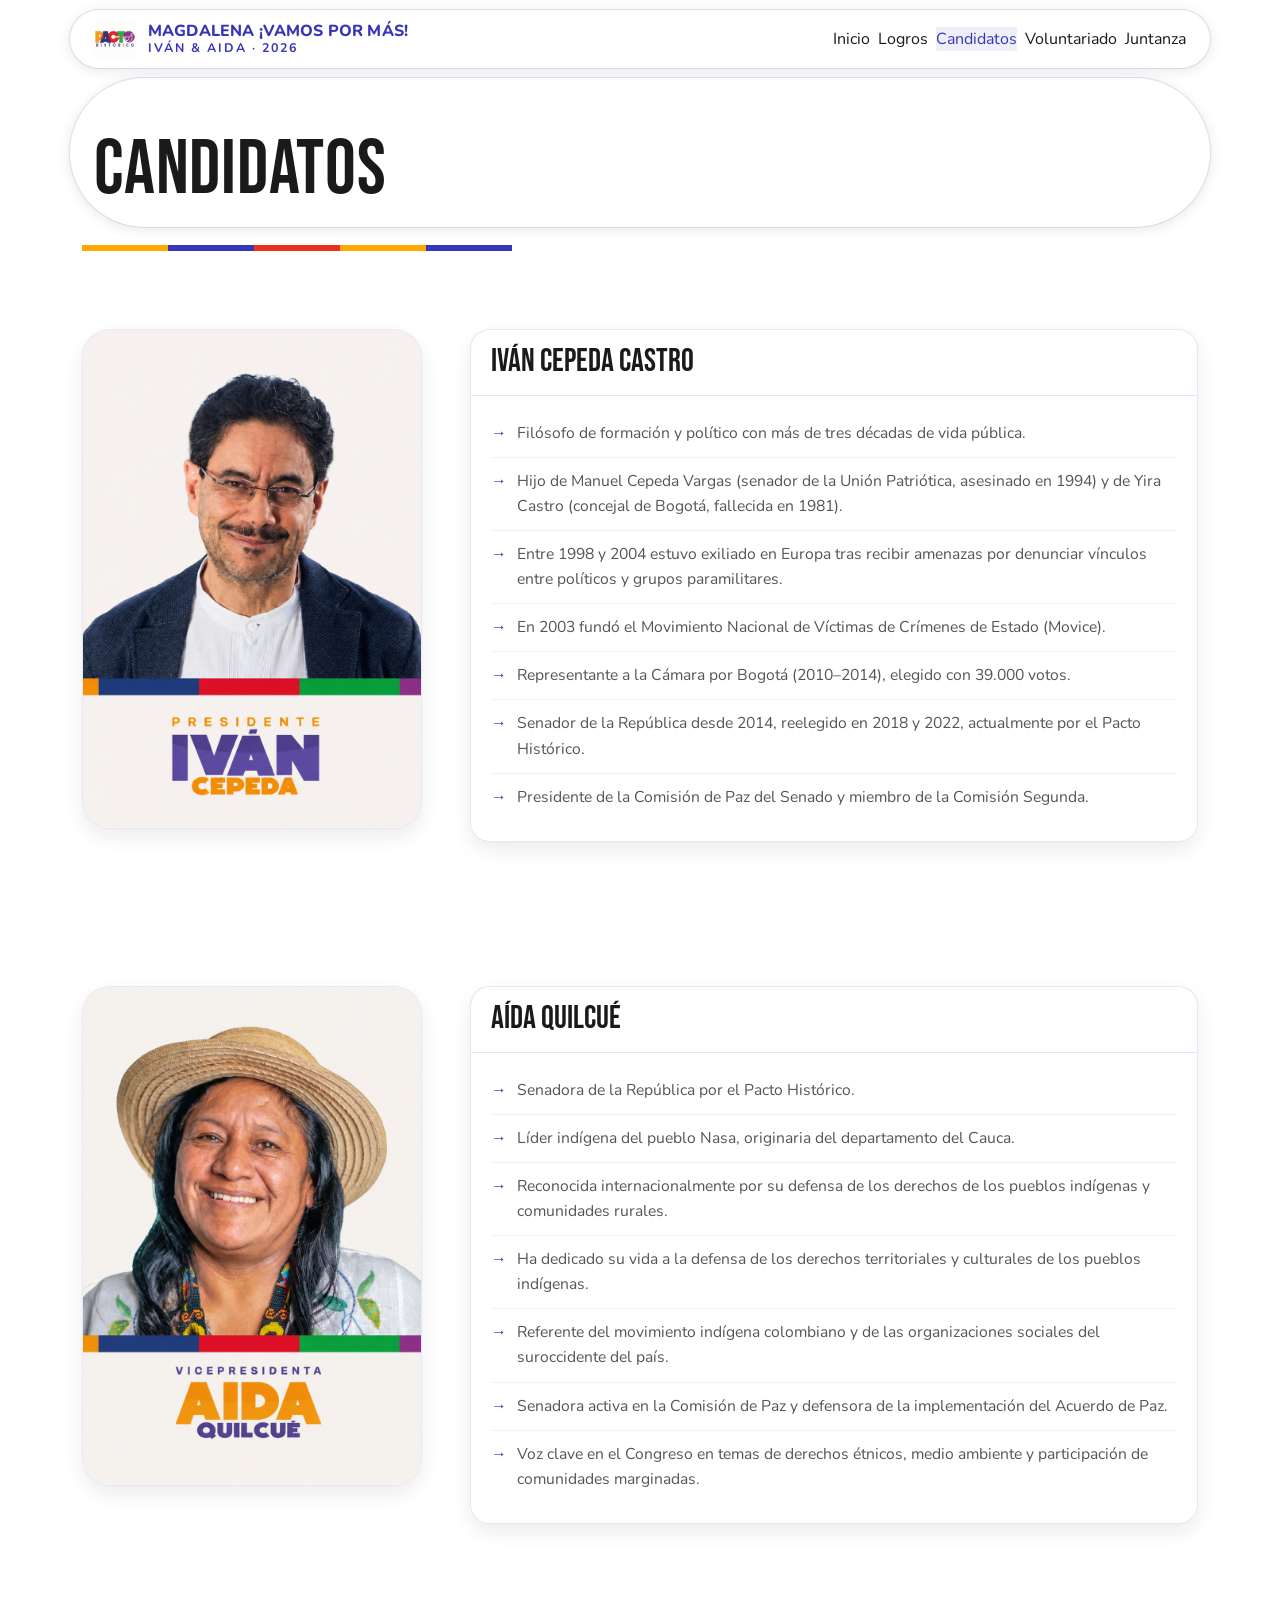
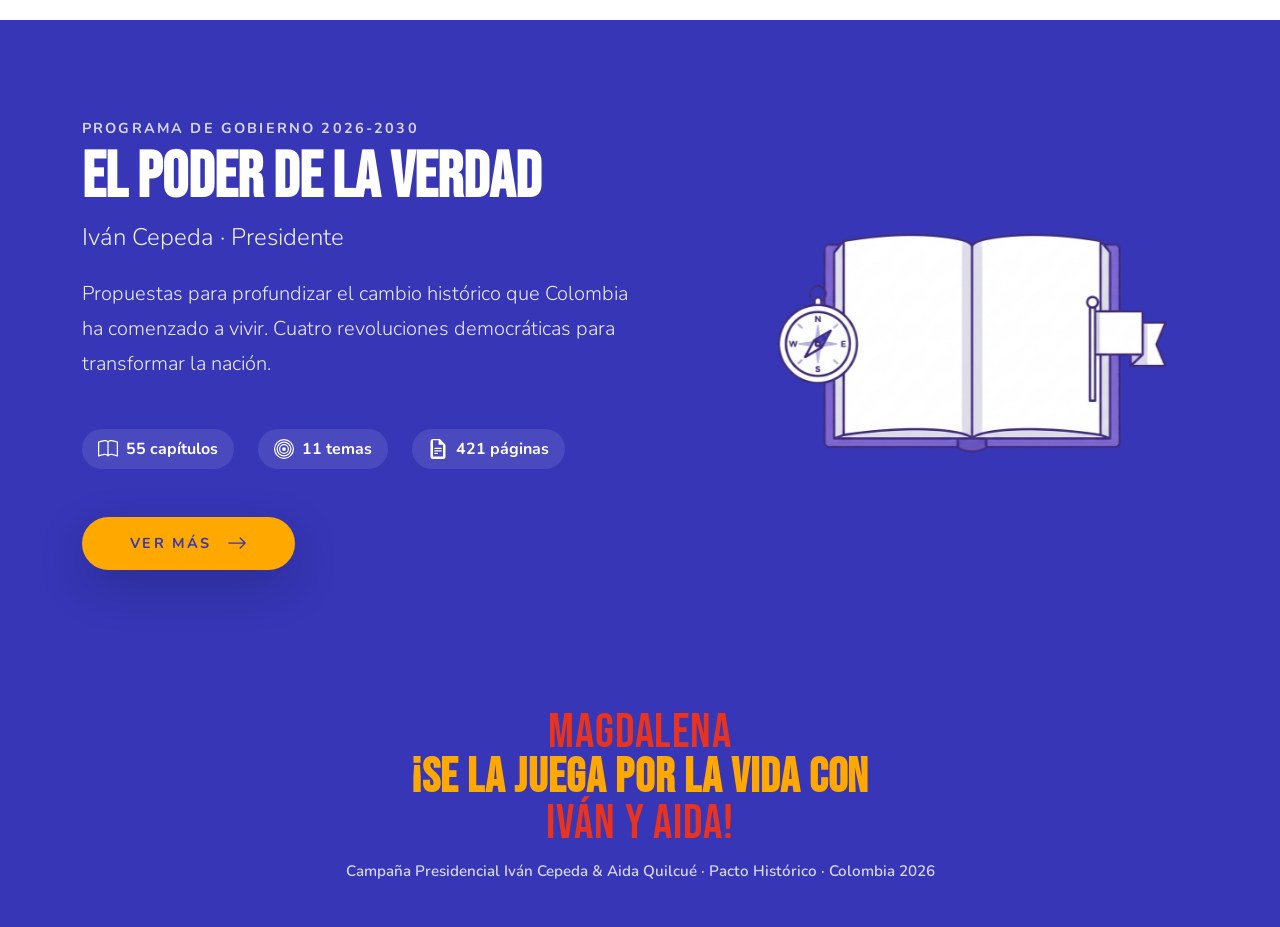
==== commit 899a8279: "v1.2 feature: Aplicacion del rediseño del index, header y footer" ====
--- a/pages/candidatos.html
+++ b/pages/candidatos.html
@@ -235,7 +235,9 @@
     <footer class="site-footer">
         <div class="container footer-inner footer-inner-centered">
             <div class="footer-logo">
-                <span>Magdalena</span> VAMOS A GANAR EN PRIMERA VUELTA
+                <span>MAGDALENA</span>
+                <strong>¡SE LA JUEGA POR LA VIDA CON</strong>
+                <span>IVÁN Y AIDA!</span>
             </div>
             <div class="footer-text">
                 Campaña Presidencial Iván Cepeda & Aida Quilcué · Pacto Histórico · Colombia 2026
--- a/assets/css/variables.css
+++ b/assets/css/variables.css
@@ -1,7 +1,7 @@
 :root {
   /* COLORES DE MARCA */
-  --color-primary: #FFC107;
-  /* amarillo: botones CTA, textos sobre azul */
+  --color-primary: #FFA800;
+  /* amarillo-naranja: botones CTA, textos sobre azul */
   --color-secondary: #3636B7;
   /* azul: fondos, navbar, footer, secciones dominantes */
   --color-accent: #E8341E;
--- a/assets/css/base.css
+++ b/assets/css/base.css
@@ -16,7 +16,7 @@
 
 ::selection {
   background: var(--color-secondary);
-  color: #000000;
+  color: #ffffff;
 }
 
 .text-primary {
--- a/assets/css/layout.css
+++ b/assets/css/layout.css
@@ -4,29 +4,29 @@
 }
 
 .top-stripe {
-  position: fixed;
-  inset: 0 0 auto 0;
-  height: 3px;
-  background: var(--color-accent);
-  z-index: 1100;
+  display: none;
 }
 
 .site-header {
   position: sticky;
   top: 0;
   z-index: 1000;
-  min-height: var(--header-height);
-  background: var(--color-secondary);
+  background: transparent;
   border-bottom: none;
   width: 100%;
+  padding: 10px 0;
 }
 
 .header-inner {
-  min-height: var(--header-height);
+  min-height: 56px;
   display: flex;
   align-items: center;
   justify-content: space-between;
   gap: 20px;
+  background: #ffffff;
+  border-radius: 999px;
+  box-shadow: 0 2px 14px rgba(0, 0, 0, 0.10), 0 0 0 1px var(--color-border);
+  padding: 8px 24px;
 }
 
 .brand {
@@ -71,23 +71,23 @@
 }
 
 .stripe-orange {
-  background: #f3930d;
+  background: var(--color-primary);
 }
 
 .stripe-blue {
-  background: #244a8f;
+  background: var(--color-secondary);
 }
 
 .stripe-red {
-  background: #e72d3f;
+  background: var(--color-accent);
 }
 
 .stripe-green {
-  background: #2da84a;
+  background: var(--color-primary);
 }
 
 .stripe-purple {
-  background: #874088;
+  background: var(--color-secondary);
 }
 
 .brand-title {
@@ -95,12 +95,12 @@
   font-size: 1rem;
   font-weight: 800;
   letter-spacing: 0.01em;
-  color: #ffffff;
+  color: var(--color-secondary);
 }
 
 .brand-subtitle {
   font-size: 0.78rem;
-  color: var(--color-primary);
+  color: var(--color-secondary);
   text-transform: uppercase;
   letter-spacing: 0.16em;
   font-weight: 700;
@@ -114,13 +114,13 @@
 }
 
 .nav-link {
-  color: var(--color-primary);
+  color: var(--color-text);
 }
 
 .nav-link:hover,
 .nav-link.is-active {
-  color: #ffffff;
-  background: rgba(255, 255, 255, 0.12);
+  color: var(--color-secondary);
+  background: rgba(54, 54, 183, 0.08);
 }
 
 .menu-toggle {
@@ -134,7 +134,7 @@
   width: 24px;
   height: 2px;
   border-radius: 99px;
-  background: var(--color-primary);
+  background: var(--color-secondary);
 }
 
 .site-footer {
@@ -164,6 +164,11 @@
   color: var(--color-primary);
 }
 
+.footer-logo span,
+.footer-logo strong {
+  display: block;
+}
+
 .footer-logo span {
   color: var(--color-accent);
 }
@@ -199,13 +204,13 @@
   .main-nav {
     display: none;
     position: absolute;
-    top: calc(var(--header-height) - 1px);
+    top: 100%;
     left: 0;
     right: 0;
     padding: 12px 16px 16px;
-    border-bottom: 1px solid rgba(255, 255, 255, 0.1);
+    border-radius: 0 0 20px 20px;
     background: var(--color-secondary);
-    box-shadow: 0 4px 12px rgba(54, 54, 183, 0.3);
+    box-shadow: 0 8px 20px rgba(54, 54, 183, 0.25);
     flex-direction: column;
     align-items: stretch;
   }
@@ -216,6 +221,13 @@
 
   .nav-link {
     width: 100%;
+    color: #ffffff;
+  }
+
+  .nav-link:hover,
+  .nav-link.is-active {
+    color: var(--color-primary);
+    background: rgba(255, 255, 255, 0.12);
   }
 
   .footer-inner {
--- a/assets/css/components.css
+++ b/assets/css/components.css
@@ -5,7 +5,7 @@
   gap: 10px;
   min-height: 48px;
   padding: 12px 24px;
-  border-radius: var(--radius-sm);
+  border-radius: 999px;
   font-family: var(--font-body);
   font-size: 0.9rem;
   font-weight: 800;
@@ -15,25 +15,46 @@
 }
 
 .btn-primary {
-  background: var(--color-secondary);
-  color: #ffffff;
-  box-shadow: var(--shadow-secondary);
+  background: var(--color-primary);
+  color: var(--color-secondary);
 }
 
 .btn-primary:hover {
-  background: #db830c;
+  background: #e09400;
   transform: translateY(-1px);
 }
 
 .btn-outline {
-  border: 1px solid var(--color-border-soft);
-  color: var(--color-text);
+  border: 2px solid var(--color-secondary);
+  color: var(--color-secondary);
   background: transparent;
 }
 
 .btn-outline:hover {
-  background: rgba(255, 255, 255, 0.04);
-  border-color: var(--color-primary);
+  background: var(--color-secondary);
+  color: #ffffff;
+  border-color: var(--color-secondary);
+}
+
+.btn-secondary {
+  background: var(--color-secondary);
+  color: var(--color-primary);
+}
+
+.btn-secondary:hover {
+  background: #2a2aa0;
+  color: var(--color-primary);
+  transform: translateY(-1px);
+}
+
+.btn-danger {
+  background: var(--color-accent);
+  color: #ffffff;
+}
+
+.btn-danger:hover {
+  background: #c42d17;
+  transform: translateY(-1px);
 }
 
 .card-base {
@@ -58,8 +79,8 @@
   margin-bottom: 14px;
   padding: 6px 10px;
   border-radius: 999px;
-  background: rgba(84, 69, 149, 0.18);
-  border: 1px solid rgba(84, 69, 149, 0.3);
+  background: rgba(54, 54, 183, 0.10);
+  border: 1px solid rgba(54, 54, 183, 0.22);
   color: var(--color-secondary);
   font-family: var(--font-body);
   font-size: 0.72rem;
--- a/assets/css/pages/logros.css
+++ b/assets/css/pages/logros.css
@@ -6,7 +6,7 @@
 
 .logros-page .logros-hero {
   background:
-    radial-gradient(circle at 88% 18%, rgba(84, 69, 149, 0.08), transparent 28%),
+    radial-gradient(circle at 88% 18%, rgba(54, 54, 183, 0.06), transparent 28%),
     var(--color-bg);
   border-bottom: 1px solid var(--color-border);
   padding: 78px 0 54px;
@@ -21,7 +21,7 @@
 
 .logros-page .section-title .acc,
 .logros-page .logo-title .acc {
-  color: var(--color-primary);
+  color: var(--color-secondary);
 }
 
 .logros-page .section-desc {
@@ -101,7 +101,7 @@
   height: 12px;
   border-radius: 999px;
   background: var(--color-primary);
-  box-shadow: 0 0 0 6px rgba(243, 147, 13, 0.16);
+  box-shadow: 0 0 0 6px rgba(255, 193, 7, 0.22);
   flex-shrink: 0;
 }
 
@@ -117,11 +117,9 @@
   flex: 1;
   height: 5px;
   background: linear-gradient(90deg,
-      #f3930d 0 20%,
-      #244a8f 20% 40%,
-      #e72d3f 40% 60%,
-      #2da84a 60% 80%,
-      #874088 80% 100%);
+      var(--color-secondary) 0 40%,
+      var(--color-primary) 40% 70%,
+      var(--color-accent) 70% 100%);
   border-radius: 999px;
 }
 
@@ -149,7 +147,7 @@
 }
 
 .logros-page .dep-map path {
-  fill: rgba(84, 69, 149, 0.12);
+  fill: rgba(54, 54, 183, 0.12);
   stroke: var(--color-secondary);
 }
 
@@ -204,15 +202,15 @@
 }
 
 .logros-page .logro-group-header:hover {
-  background: rgba(84, 69, 149, 0.04);
+  background: rgba(54, 54, 183, 0.04);
 }
 
 .logros-page .logro-group-icon {
   width: 42px;
   height: 42px;
   border-radius: 14px;
-  background: rgba(84, 69, 149, 0.1);
-  border: 1px solid rgba(84, 69, 149, 0.18);
+  background: rgba(54, 54, 183, 0.10);
+  border: 1px solid rgba(54, 54, 183, 0.18);
   display: flex;
   align-items: center;
   justify-content: center;
@@ -231,9 +229,9 @@
 
 .logros-page .logro-group-count {
   font-size: 0.75rem;
-  color: var(--color-primary);
-  background: rgba(243, 147, 13, 0.12);
-  border: 1px solid rgba(243, 147, 13, 0.22);
+  color: var(--color-secondary);
+  background: rgba(54, 54, 183, 0.08);
+  border: 1px solid rgba(54, 54, 183, 0.16);
   padding: 5px 10px;
   border-radius: 999px;
   margin-right: 8px;
@@ -283,7 +281,7 @@
 
 .logros-page .logro-list li::before {
   content: "→";
-  color: var(--color-primary);
+  color: var(--color-secondary);
   font-weight: 900;
   flex-shrink: 0;
 }
@@ -369,7 +367,7 @@
 }
 
 .logros-page .falta-arrow {
-  color: var(--color-primary);
+  color: var(--color-secondary);
   font-size: 1.2rem;
   flex-shrink: 0;
   font-weight: 900;
@@ -378,7 +376,7 @@
 /* CIERRE */
 
 .logros-page .logros-cierre {
-  background: var(--color-primary);
+  background: var(--color-secondary);
   padding: 56px 0;
   text-align: center;
 }
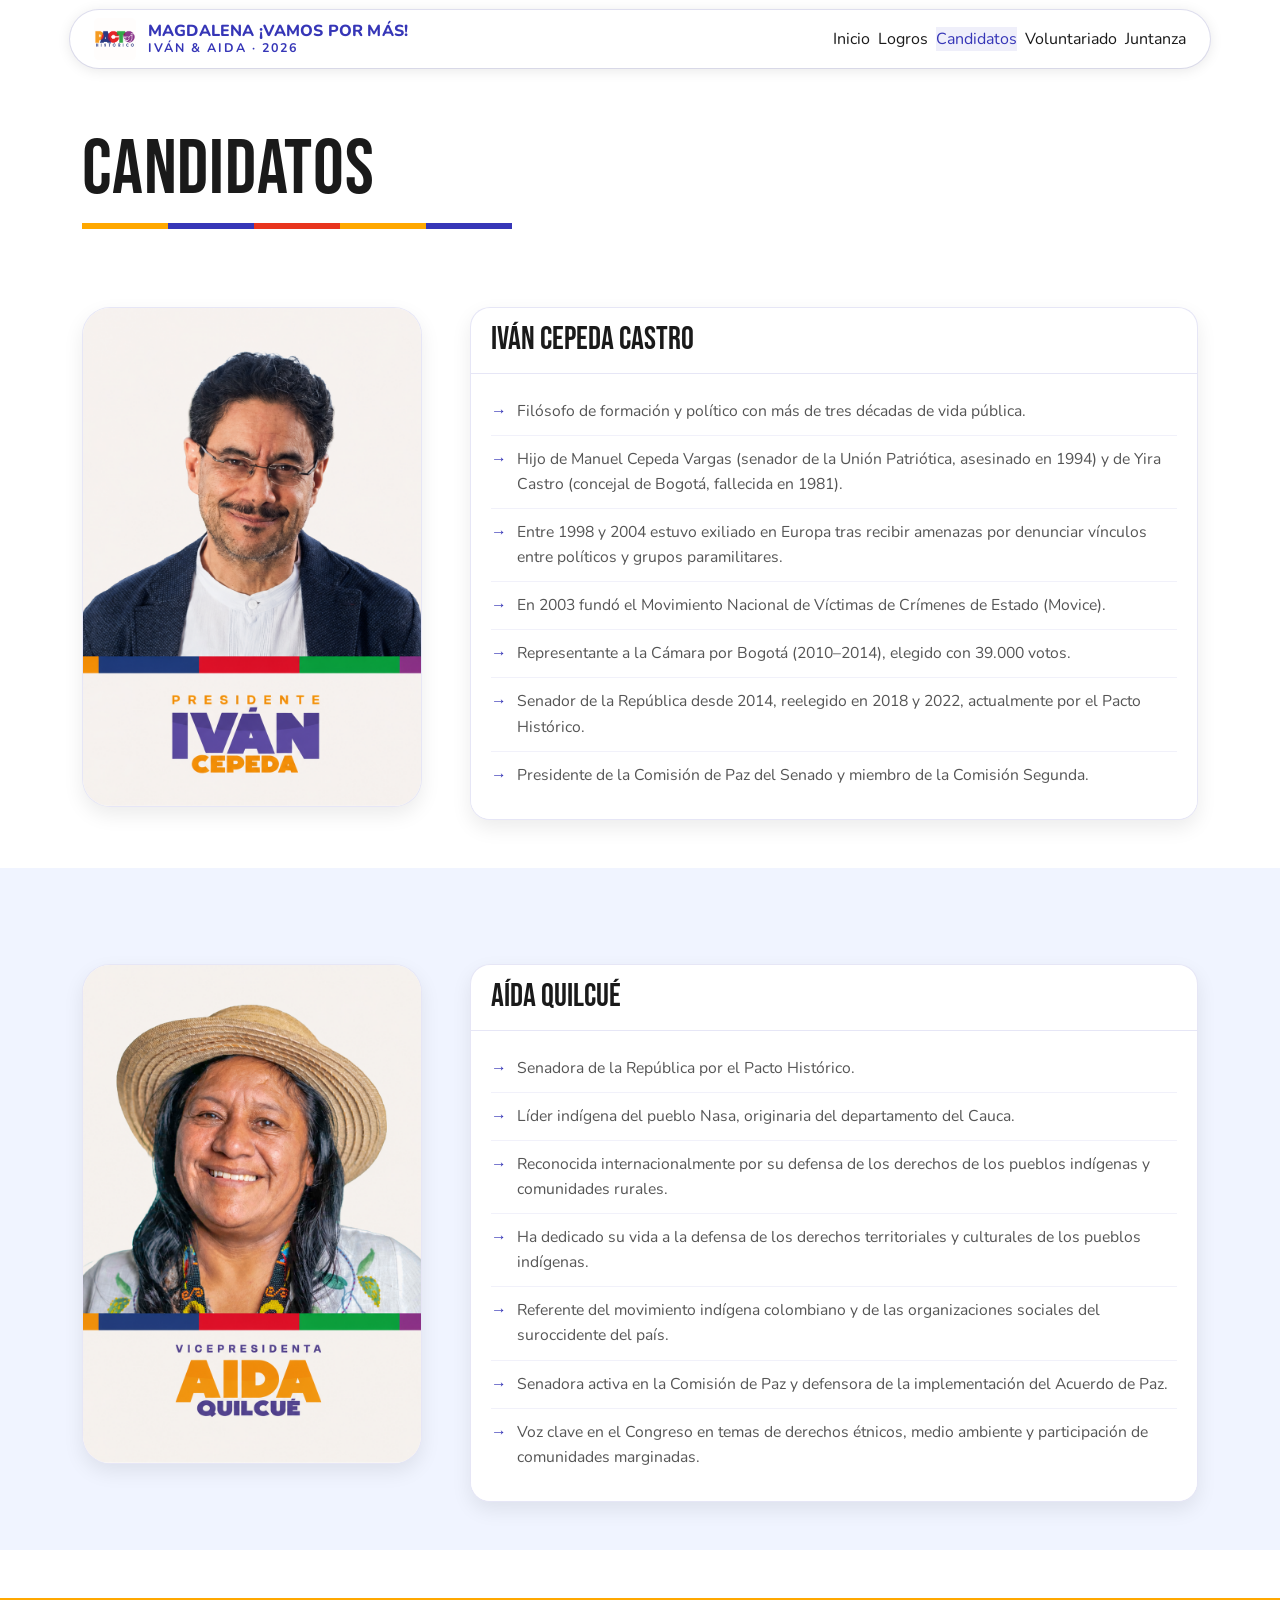
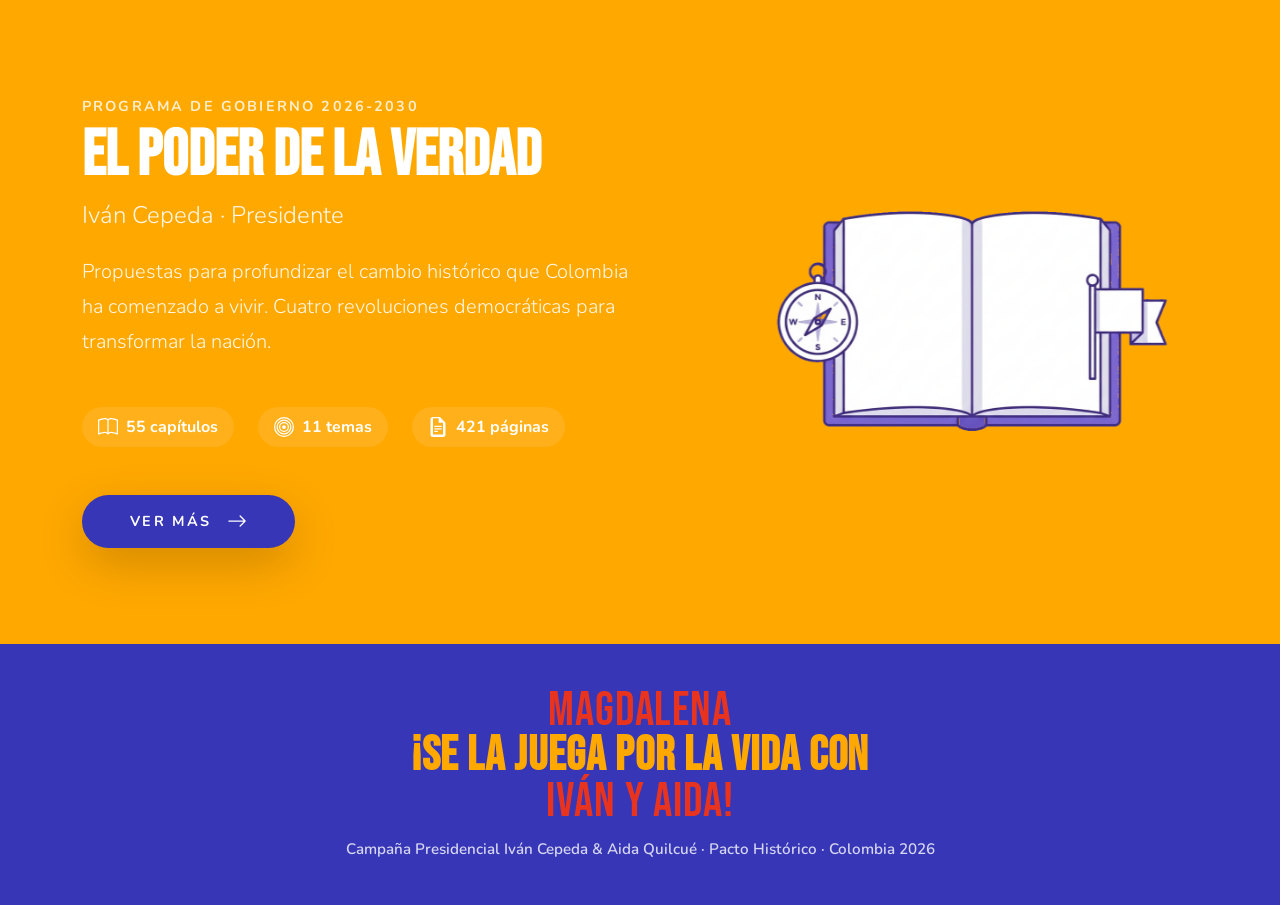
==== commit 373f46be: "v2.1 feature: Paginas de logro y candidatos terminada" ====
--- a/pages/candidatos.html
+++ b/pages/candidatos.html
@@ -10,8 +10,7 @@
 
     <link rel="preconnect" href="https://fonts.googleapis.com">
     <link rel="preconnect" href="https://fonts.gstatic.com" crossorigin>
-    <link
-        href="https://fonts.googleapis.com/css2?family=Bebas+Neue&family=Nunito:wght@400;600;700&display=swap"
+    <link href="https://fonts.googleapis.com/css2?family=Bebas+Neue&family=Nunito:wght@400;600;700&display=swap"
         rel="stylesheet">
 
     <!-- Bootstrap 5.3 CSS -->
@@ -31,7 +30,8 @@
     <meta property="og:type" content="website" />
     <meta property="og:url" content="https://www.magdalenaconcepeda.com/pages/candidatos.html" />
     <meta property="og:title" content="Candidatos | Magdalena por el Cambio" />
-    <meta property="og:description" content="Conoce a Iván Cepeda y Aida Quilcué, los líderes del cambio en el Magdalena." />
+    <meta property="og:description"
+        content="Conoce a Iván Cepeda y Aida Quilcué, los líderes del cambio en el Magdalena." />
     <meta property="og:image" content="https://www.magdalenaconcepeda.com/assets/images/start_photo.png" />
 </head>
 
@@ -67,7 +67,7 @@
     </header>
 
     <main class="candidatos-page logros-page">
-        <div class="container pt-5 header-inner animate-on-scroll fade-in">
+        <div class="container pt-5 animate-on-scroll fade-in">
             <h1 class="section-title">Candidatos</h1>
         </div>
         <div class="container animate-on-scroll fade-in delay-100">
@@ -164,7 +164,7 @@
         </section>
 
         <!-- Sección Programa de Gobierno -->
-        <section class="py-5 mt-5" style="background: var(--color-secondary); color: #fff;">
+        <section class="py-5 mt-5" style="background: var(--color-primary); color: #fff;">
             <div class="container">
                 <div class="row align-items-center">
                     <div class="col-lg-7 py-4 py-md-5 animate-on-scroll slide-right">
@@ -213,7 +213,7 @@
                         <a href="https://www.cepedapresidente.co/programa-de-gobierno" target="_blank"
                             rel="noopener noreferrer"
                             class="btn btn-primary btn-lg d-inline-flex align-items-center gap-3 px-5 py-3 fw-bold shadow-lg"
-                            style="background-color: var(--color-primary); border: none; border-radius: 99px; transition: transform 0.2s;">
+                            style="background-color: var(--color-secondary); color: #ffffff; border: none; border-radius: 99px; transition: transform 0.2s;">
                             VER MÁS
                             <svg xmlns="http://www.w3.org/2000/svg" width="20" height="20" fill="currentColor"
                                 class="bi bi-arrow-right" viewBox="0 0 16 16">
--- a/assets/css/variables.css
+++ b/assets/css/variables.css
@@ -50,4 +50,4 @@
 
   --transition-fast: 0.2s ease;
   --transition-normal: 0.3s ease;
-}
+}
--- a/assets/css/layout.css
+++ b/assets/css/layout.css
@@ -264,5 +264,5 @@
 }
 
 .candidatos-background-aida {
-  background-color: var(--color-surface);
+  background-color: var(--color-bg-soft);
 }
--- a/assets/css/pages/logros.css
+++ b/assets/css/pages/logros.css
@@ -5,11 +5,21 @@
 /* HERO */
 
 .logros-page .logros-hero {
-  background:
-    radial-gradient(circle at 88% 18%, rgba(54, 54, 183, 0.06), transparent 28%),
-    var(--color-bg);
-  border-bottom: 1px solid var(--color-border);
+  background: var(--color-secondary);
+  border-bottom: none;
   padding: 78px 0 54px;
+}
+
+.logros-page .logros-hero .section-title {
+  color: #ffffff;
+}
+
+.logros-page .logros-hero .section-title .acc {
+  color: var(--color-primary);
+}
+
+.logros-page .logros-hero .section-desc {
+  color: rgba(255, 255, 255, 0.85);
 }
 
 .logros-page .logros-hero-inner {
@@ -342,7 +352,7 @@
 /* AGENDA PENDIENTE */
 
 .logros-page .falta-section {
-  background: var(--color-bg);
+  background: var(--color-bg-soft);
   padding: 68px 0;
 }
 
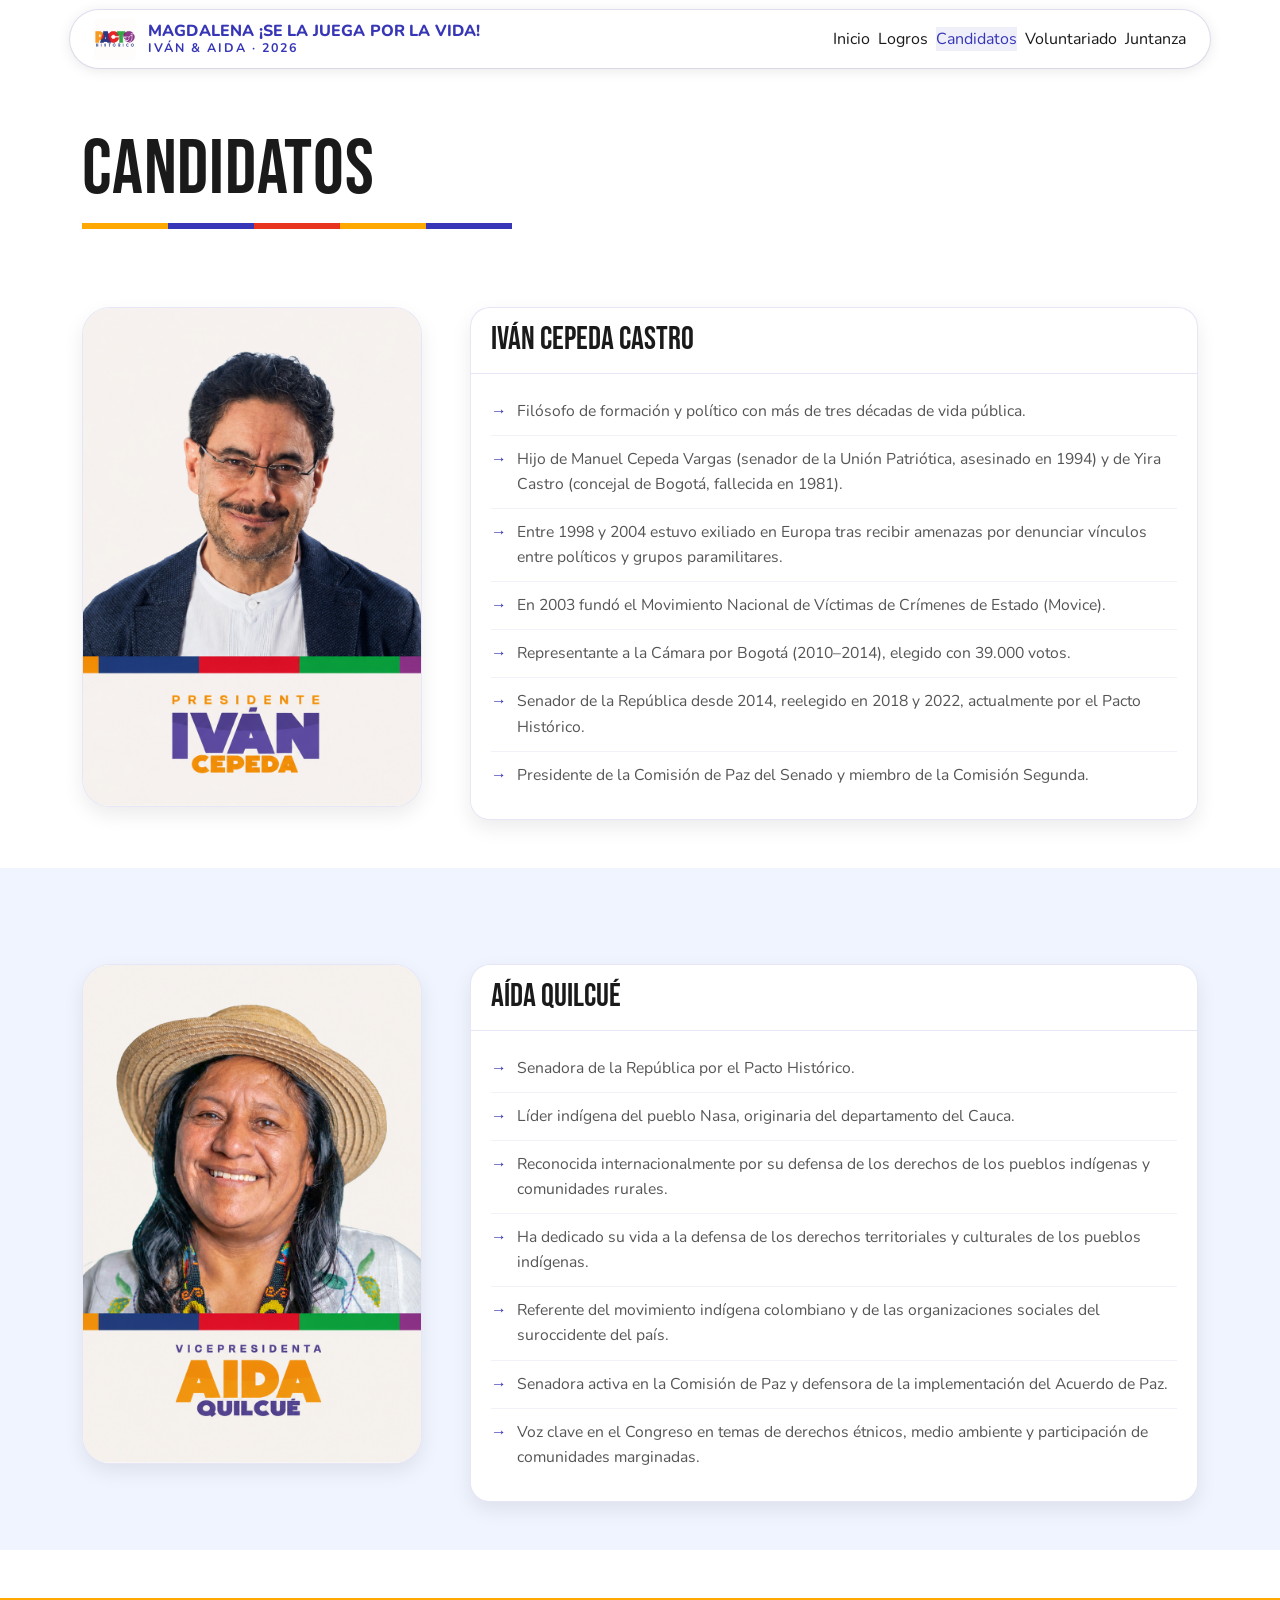
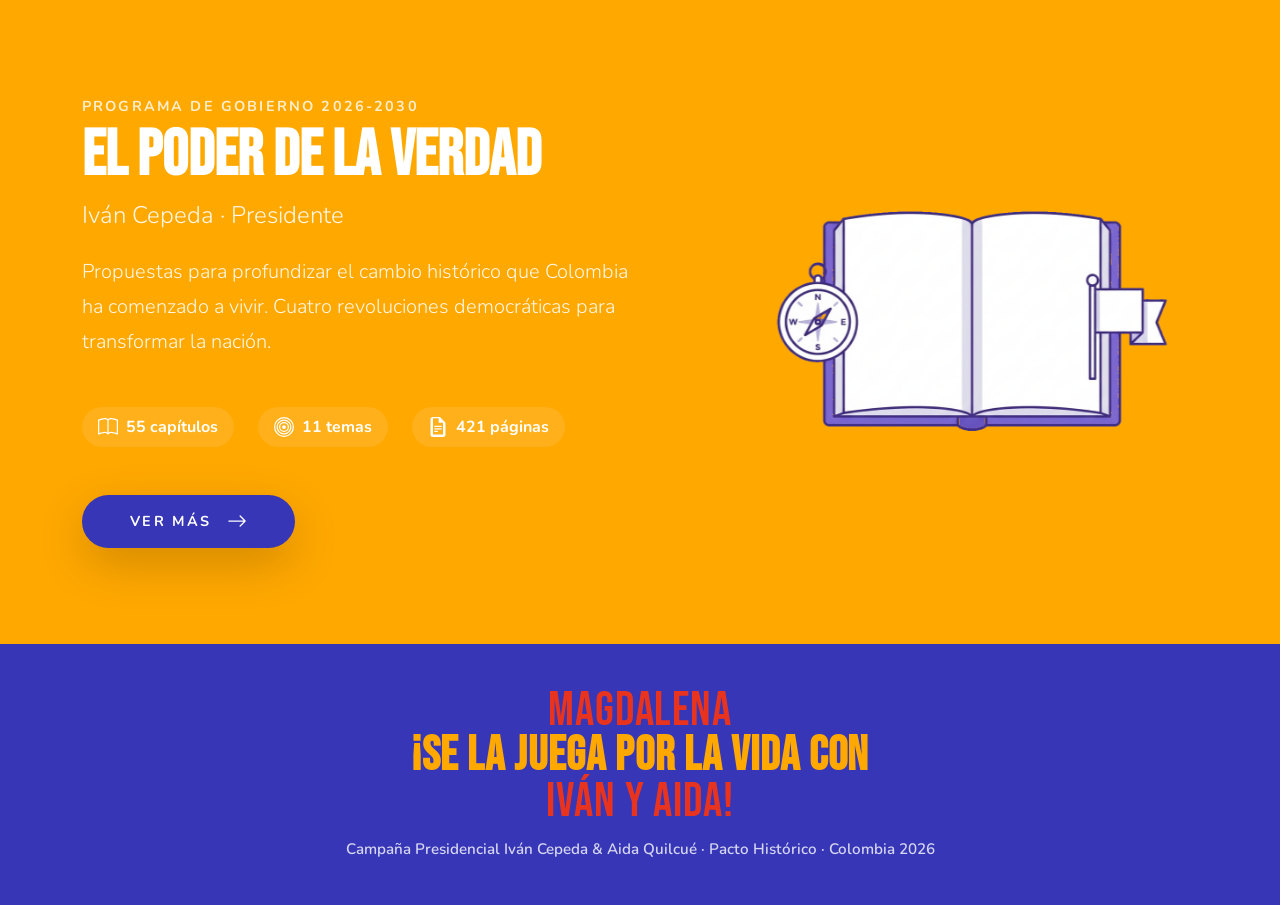
==== commit 6e723190: "v2.3 feature: Cambio de la frase del header" ====
--- a/pages/candidatos.html
+++ b/pages/candidatos.html
@@ -6,7 +6,7 @@
     <meta name="viewport" content="width=device-width, initial-scale=1.0" />
     <title>Candidatos | Magdalena por el Cambio</title>
     <meta name="description" content="Conoce a nuestros candidatos." />
-    <link rel="icon" type="image/png" href="../assets/images/favicon.png">
+    <link rel="icon" type="image/x-icon" href="../assets/images/favicon_ivan.ico">
 
     <link rel="preconnect" href="https://fonts.googleapis.com">
     <link rel="preconnect" href="https://fonts.gstatic.com" crossorigin>
@@ -45,7 +45,7 @@
                     <img src="../assets/images/logo_pacto.png" alt="Pacto Histórico" class="brand-logo">
                 </div>
                 <div class="brand-copy">
-                    <span class="brand-title">MAGDALENA ¡VAMOS POR MÁS!</span>
+                    <span class="brand-title">MAGDALENA ¡SE LA JUEGA POR LA VIDA!</span>
                     <span class="brand-subtitle">Iván & Aida · 2026</span>
                 </div>
             </a>
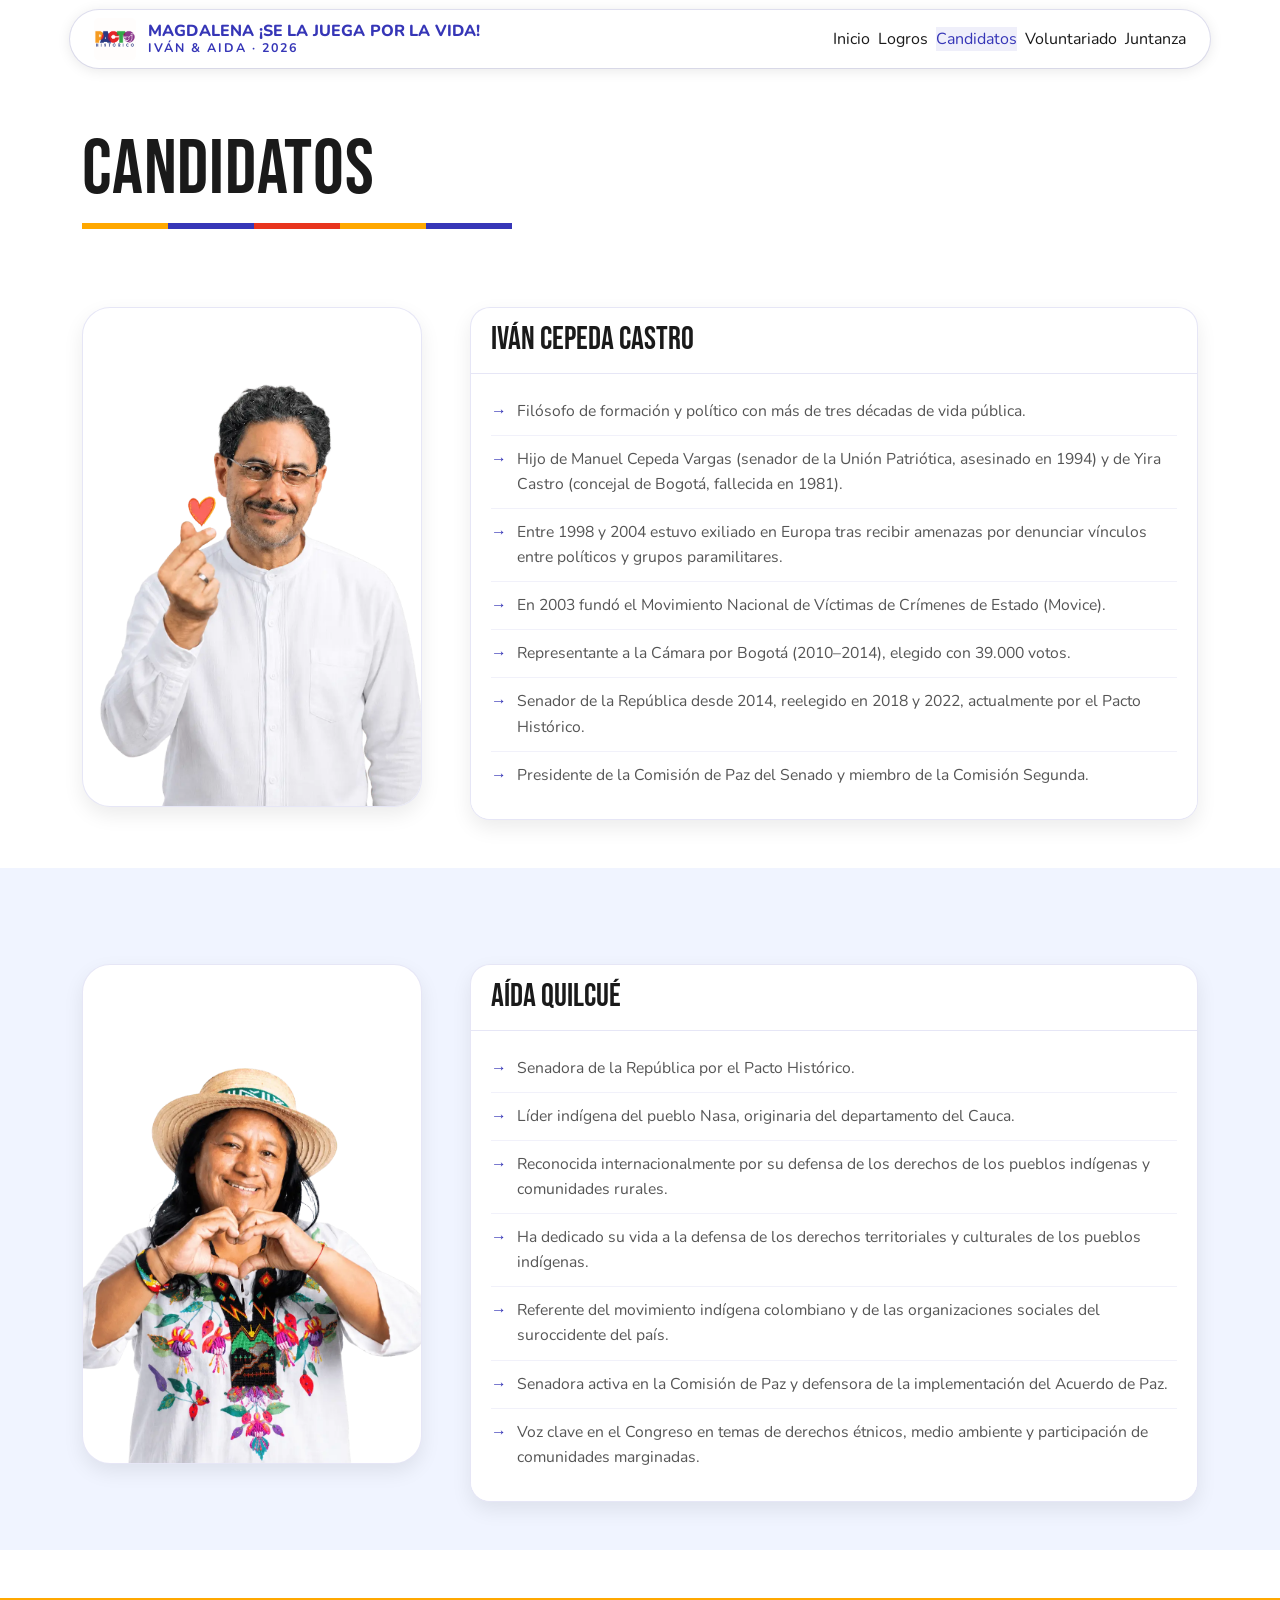
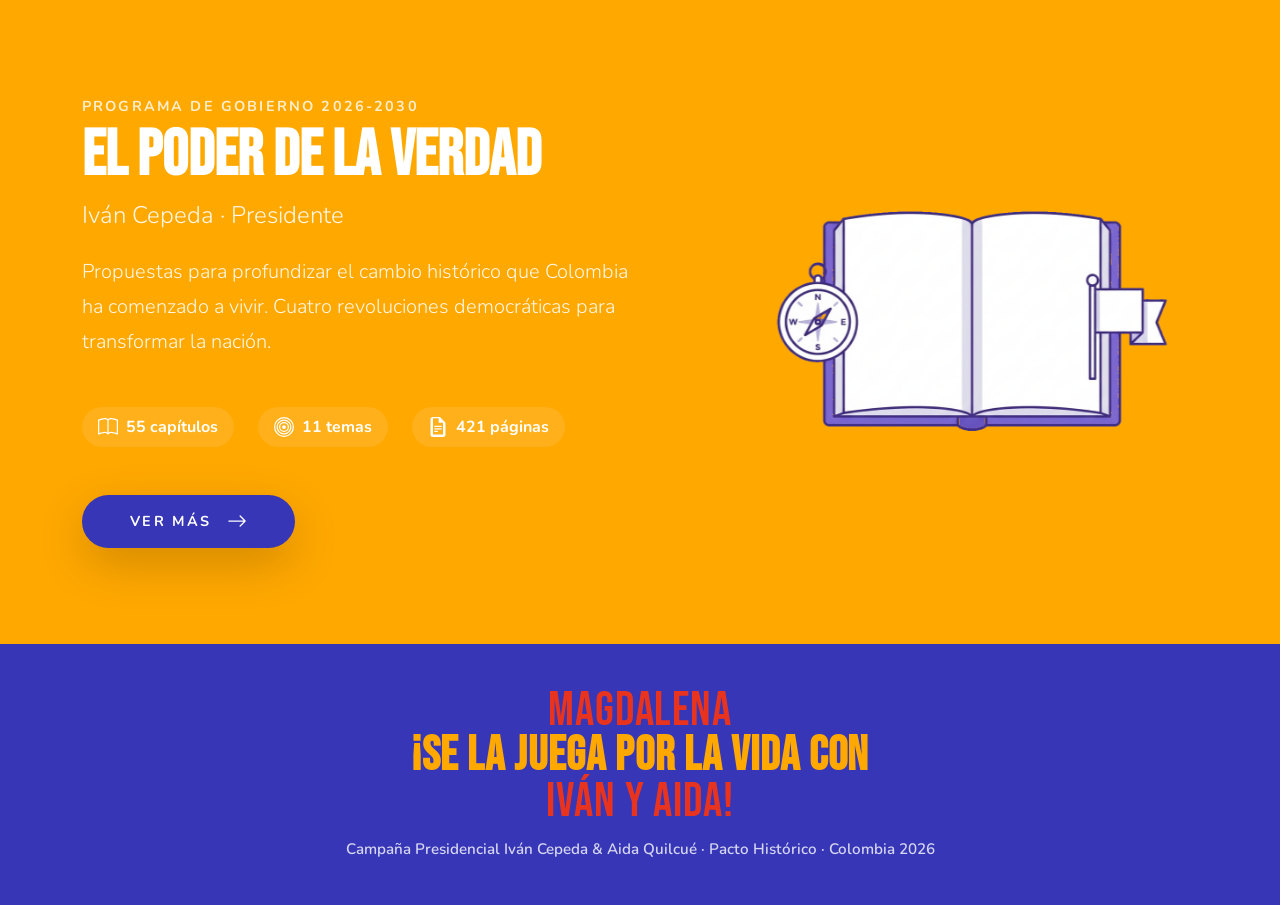
==== commit 2a907c5a: "v2.4 feature: Nuevo link de formulario en testigo electoral y nuevas fotos en candidatos" ====
--- a/pages/candidatos.html
+++ b/pages/candidatos.html
@@ -86,8 +86,8 @@
                     <!-- Columna Izquierda: Foto -->
                     <div class="col-md-4 mb-4 mb-md-0 animate-on-scroll slide-right">
                         <div class="card-base text-center p-0 overflow-hidden" style="height: 500px; background: #fff;">
-                            <img src="../assets/images/foto perfil Iván_-02.png" alt="Iván Cepeda Castro"
-                                class="w-100 h-100" style="object-fit: cover; object-position: top;">
+                            <img src="../assets/images/ivan_cepeda.png" alt="Iván Cepeda Castro" class="w-100 h-100"
+                                style="object-fit: cover; object-position: top;">
                         </div>
                     </div>
 
@@ -128,7 +128,7 @@
                     <!-- Columna Izquierda: Foto -->
                     <div class="col-md-4 mb-4 mb-md-0 animate-on-scroll slide-right">
                         <div class="card-base text-center p-0 overflow-hidden" style="height: 500px; background: #fff;">
-                            <img src="../assets/images/Aida Avatar-02.png" alt="Aída Quilcué" class="w-100 h-100"
+                            <img src="../assets/images/aida_qilcué.png" alt="Aída Quilcué" class="w-100 h-100"
                                 style="object-fit: cover; object-position: top;">
                         </div>
                     </div>
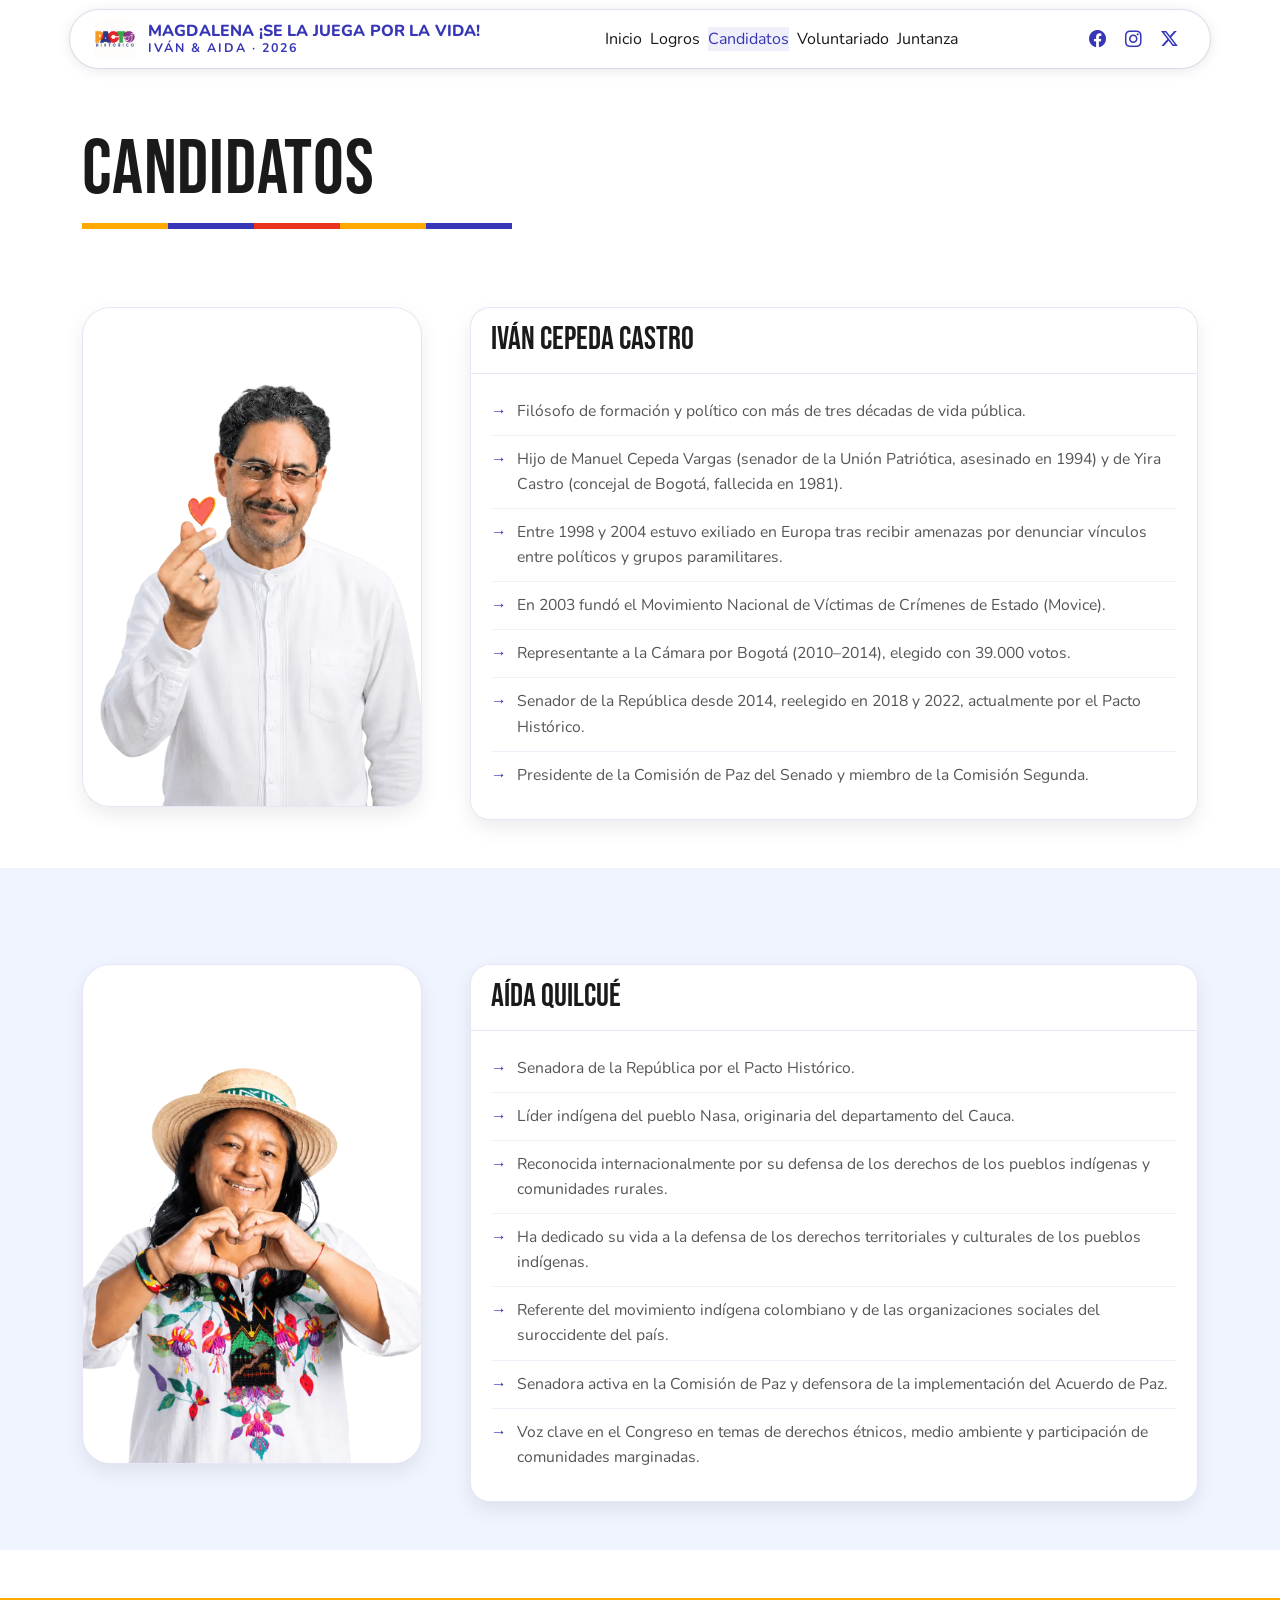
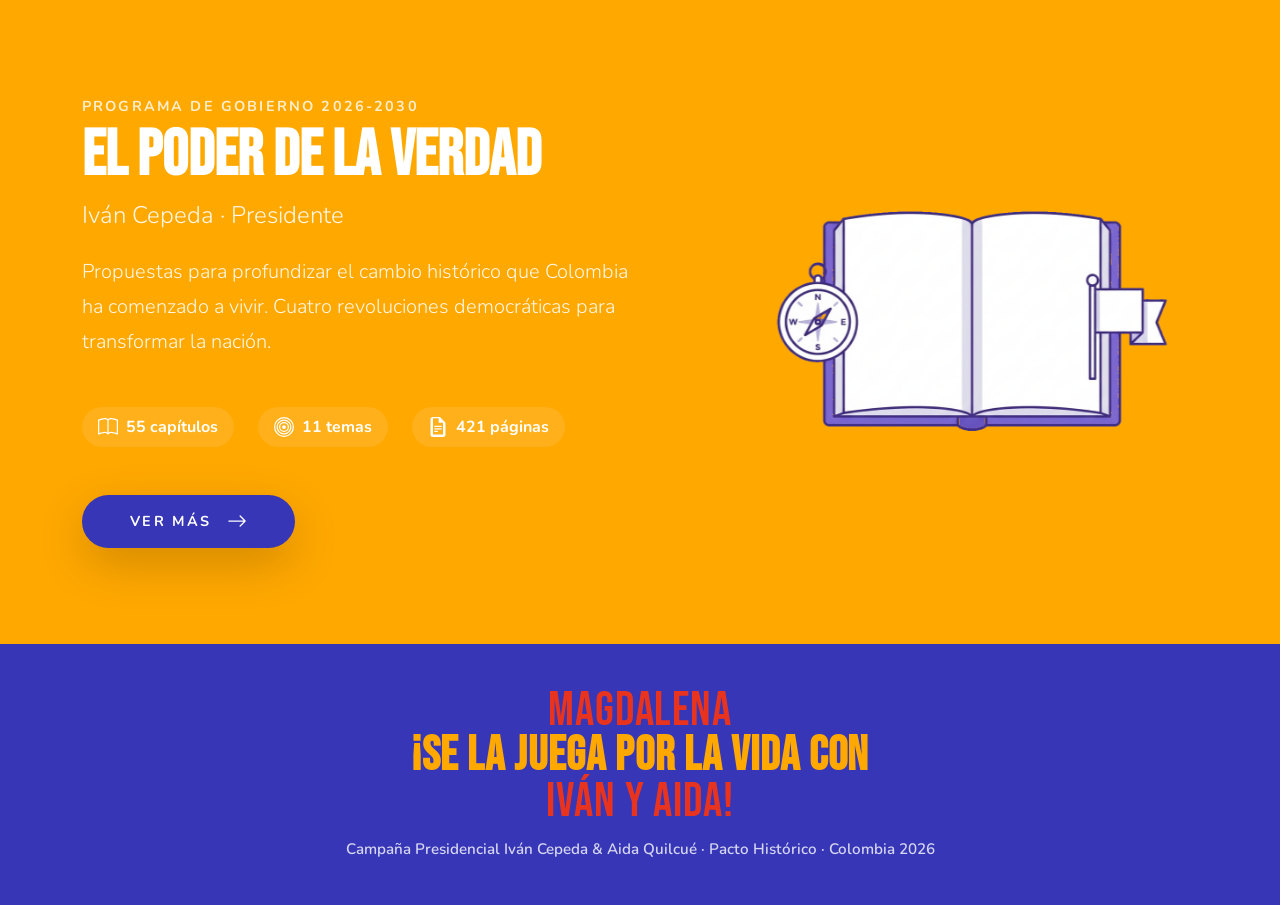
==== commit e7c2bd57: "v3.1 feature: Nuevo link de en el navbar de las redes sociales" ====
--- a/pages/candidatos.html
+++ b/pages/candidatos.html
@@ -24,6 +24,7 @@
     <link rel="stylesheet" href="../assets/css/components.css">
     <link rel="stylesheet" href="../assets/css/utilities.css">
     <link rel="stylesheet" href="../assets/css/pages/logros.css">
+    <link rel="stylesheet" href="https://cdn.jsdelivr.net/npm/bootstrap-icons@1.11.3/font/bootstrap-icons.min.css">
     <link rel="canonical" href="https://www.magdalenaconcepeda.com/pages/candidatos.html" />
 
     <!-- Open Graph / Facebook -->
@@ -57,6 +58,18 @@
                 <a class="nav-link" href="./voluntariado.html">Voluntariado</a>
                 <a class="nav-link" href="./juntanza.html">Juntanza</a>
             </nav>
+
+            <div class="social-links">
+                <a href="https://www.facebook.com/IvanCepedaCastro" target="_blank" rel="noopener" class="social-link" aria-label="Facebook">
+                    <i class="bi bi-facebook"></i>
+                </a>
+                <a href="https://www.instagram.com/ivancepedacastr/" target="_blank" rel="noopener" class="social-link" aria-label="Instagram">
+                    <i class="bi bi-instagram"></i>
+                </a>
+                <a href="https://x.com/IvanCepedaCast" target="_blank" rel="noopener" class="social-link" aria-label="X">
+                    <i class="bi bi-twitter-x"></i>
+                </a>
+            </div>
 
             <button class="menu-toggle" id="menuToggle" type="button" aria-label="Abrir menú">
                 <span></span>
--- a/assets/css/layout.css
+++ b/assets/css/layout.css
@@ -123,6 +123,31 @@
   background: rgba(54, 54, 183, 0.08);
 }
 
+.social-links {
+  display: flex;
+  gap: 4px;
+  align-items: center;
+  flex-shrink: 0;
+}
+
+.social-link {
+  display: flex;
+  align-items: center;
+  justify-content: center;
+  width: 32px;
+  height: 32px;
+  border-radius: 50%;
+  color: var(--color-secondary);
+  font-size: 1.05rem;
+  transition: color 0.2s, background 0.2s;
+  text-decoration: none;
+}
+
+.social-link:hover {
+  color: #ffffff;
+  background: var(--color-secondary);
+}
+
 .menu-toggle {
   display: none;
   flex-direction: column;
